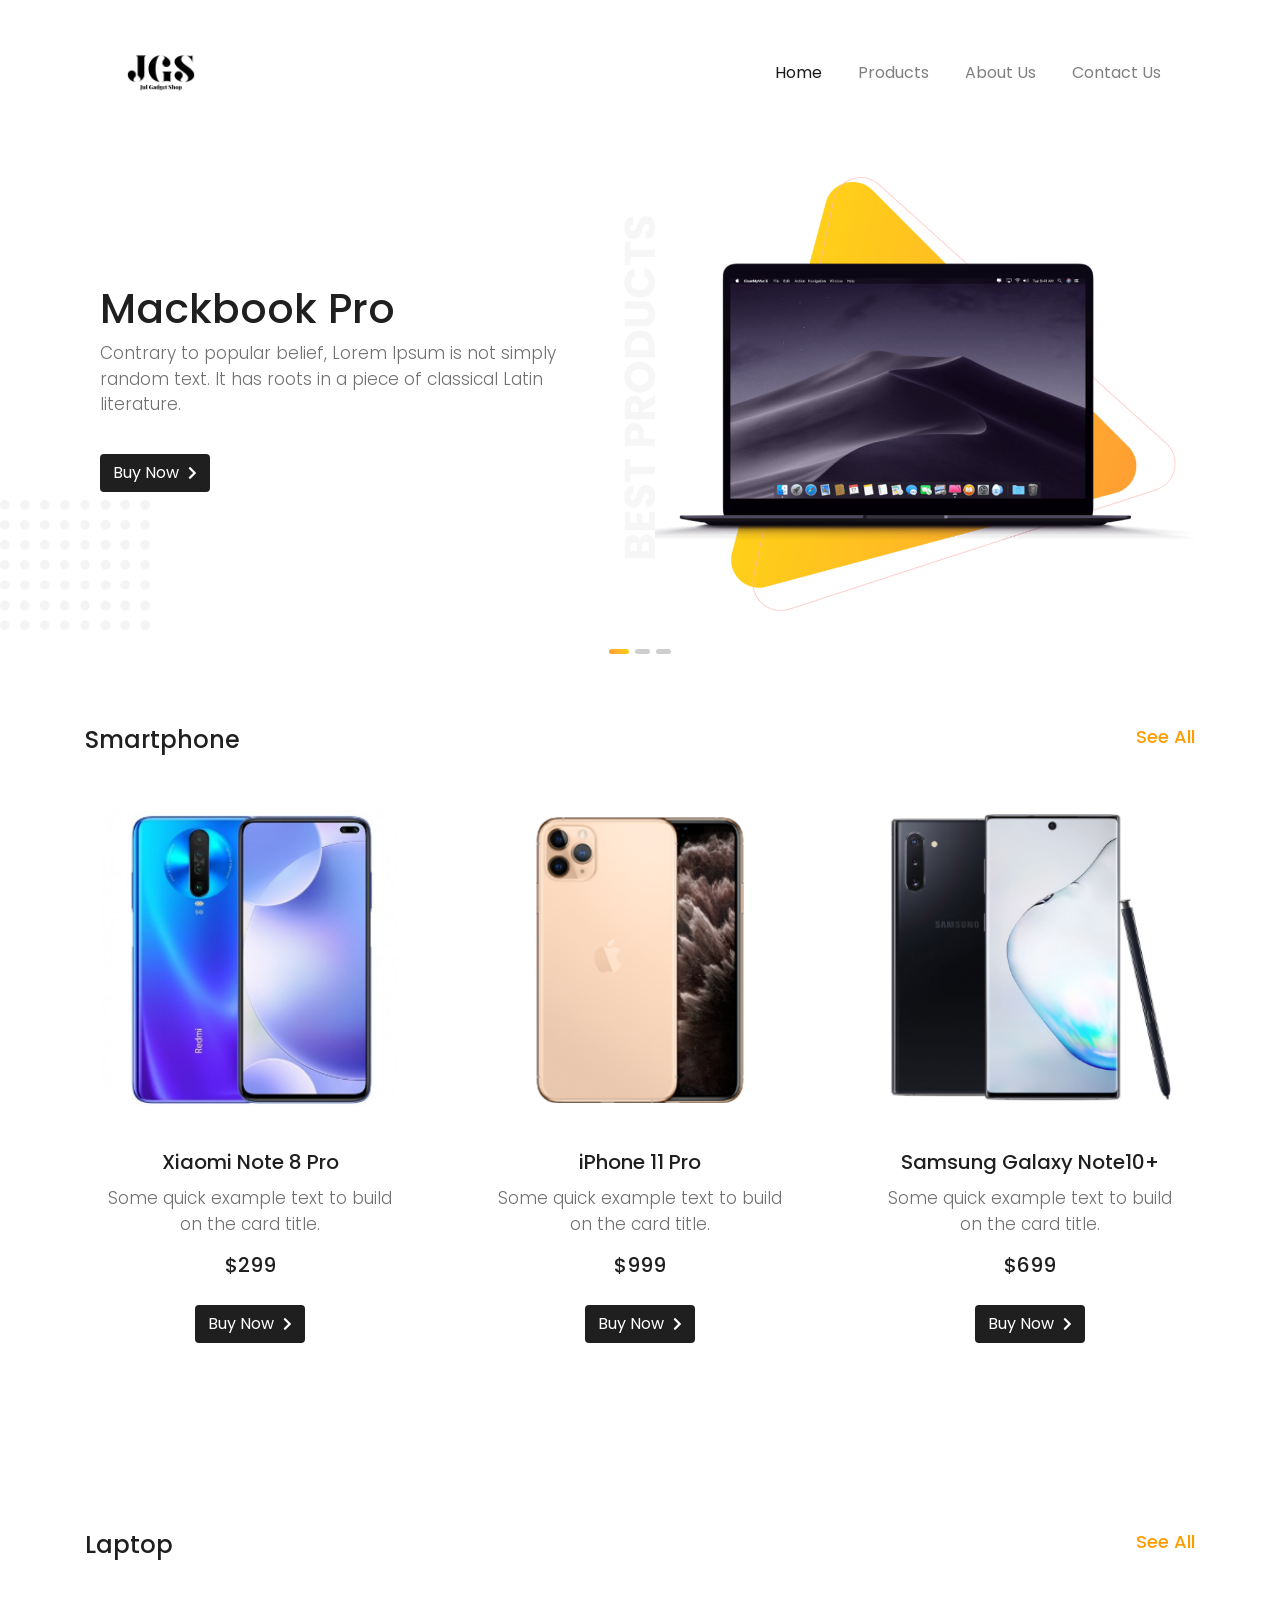
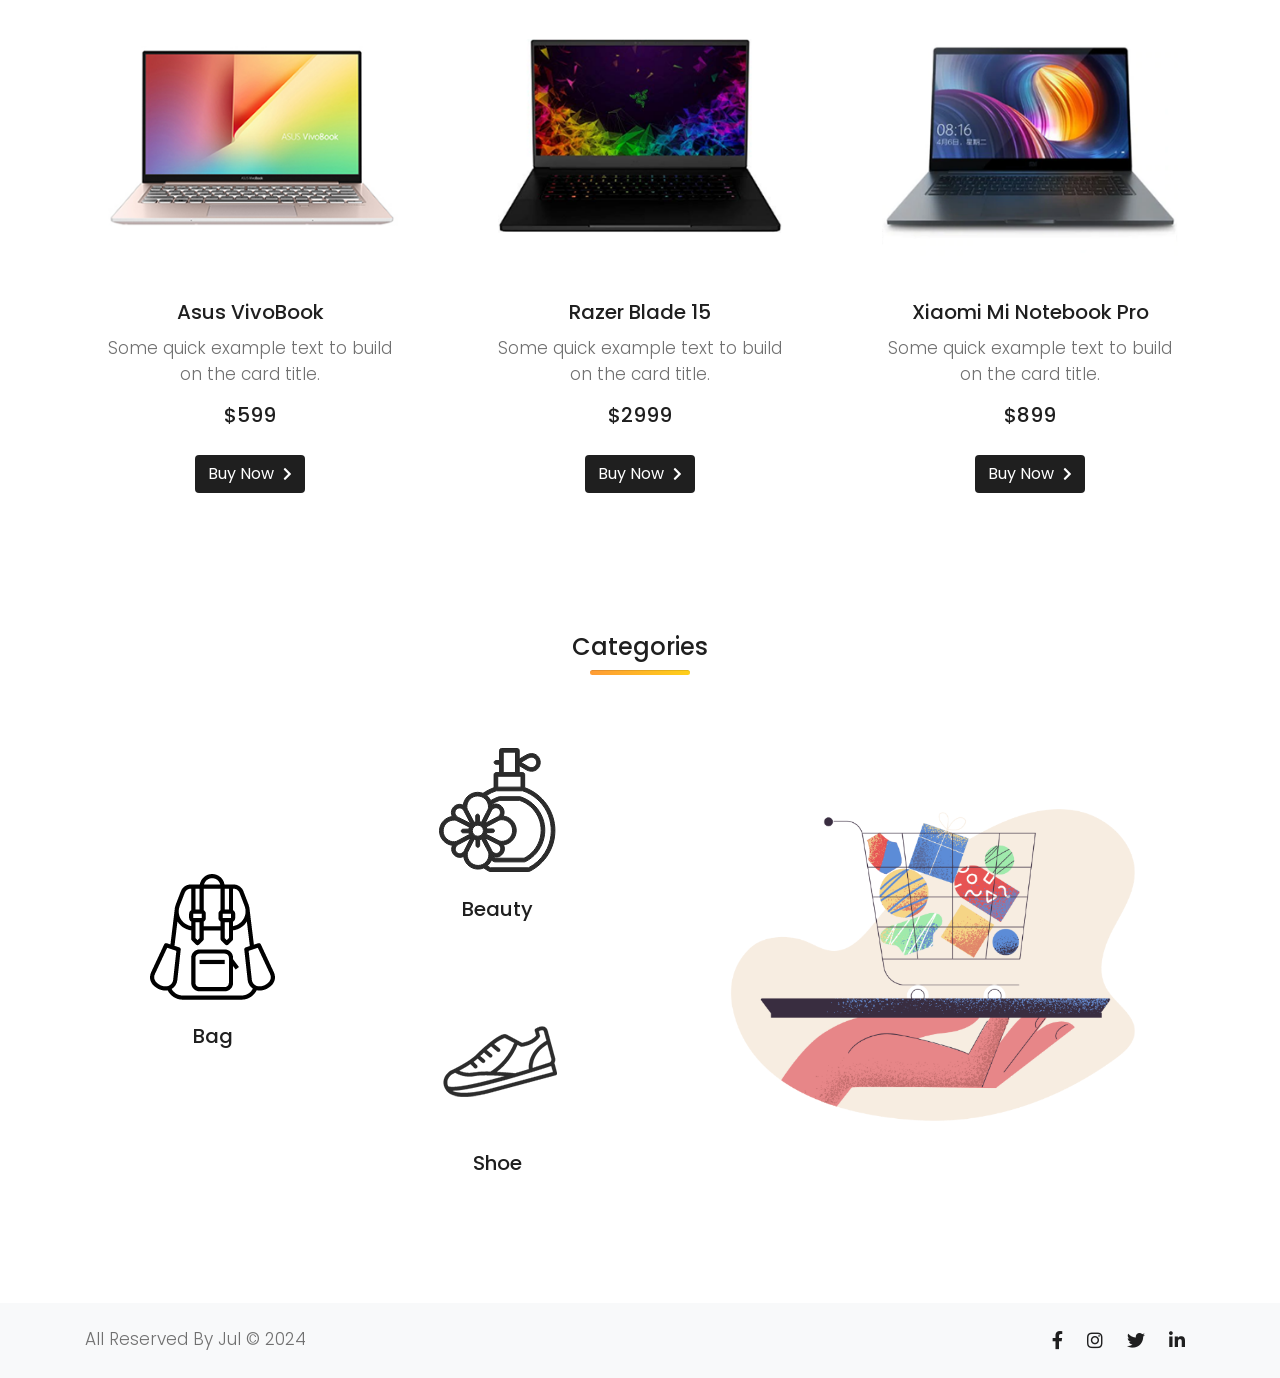
==== index.html @ cf2bc8e7 "frontendkieu" ====
<!DOCTYPE html>
<html lang="en">

<head>
  <meta charset="UTF-8">
  <meta name="viewport" content="width=device-width, initial-scale=1.0">
  <meta http-equiv="X-UA-Compatible" content="ie=edge">
  <link rel="shortcut icon" href="images/Architecturedesign logo.png" type="image/x-icon">
  <!-- Font Awesome CSS -->
  <link rel="stylesheet" href="https://use.fontawesome.com/releases/v5.0.13/css/all.css"
    integrity="sha384-DNOHZ68U8hZfKXOrtjWvjxusGo9WQnrNx2sqG0tfsghAvtVlRW3tvkXWZh58N9jp" crossorigin="anonymous">
  <!-- Google Font CSS -->
  <link href="https://fonts.googleapis.com/css2?family=Poppins:wght@300;400;500;600;700&display=swap" rel="stylesheet">
  <!-- Bootstrap CSS -->
  <link rel="stylesheet" href="https://stackpath.bootstrapcdn.com/bootstrap/4.1.1/css/bootstrap.min.css"
    integrity="sha384-WskhaSGFgHYWDcbwN70/dfYBj47jz9qbsMId/iRN3ewGhXQFZCSftd1LZCfmhktB" crossorigin="anonymous">
  <!-- Custom CSS -->
  <link rel="stylesheet" href="css/style.css">
  <link rel="stylesheet" href="css/responsive.css">
  <title>Jul Gadget Shop</title>
</head>

<body>
  <!-- START MAIN CONTENT -->
  <!-- ------------------------------------------------------------------------------------------------------------->
  <!-- Header Section  -->
  <header id="header">
    <div class="container">
      <nav class="navbar navbar-expand-lg navbar-light">
        <a class="navbar-brand logo" href="#"><img src="images/Architecturedesign logo.png" class="img-fluid" alt=""></a>
        <button class="navbar-toggler" type="button" data-toggle="collapse" data-target="#navbarSupportedContent"
          aria-controls="navbarSupportedContent" aria-expanded="false" aria-label="Toggle navigation">
          <span class="navbar-toggler-icon"></span>
        </button>

        <div class="collapse navbar-collapse menu" id="navbarSupportedContent">
          <ul class="navbar-nav ml-auto">
            <li class="nav-item active">
              <a class="nav-link" href="index.html">Home</a>
            </li>
            <li class="nav-item">
              <a class="nav-link" href="#">Products</a>
            </li>
            <li class="nav-item">
              <a class="nav-link" href="#">About Us</a>
            </li>
            <li class="nav-item">
              <a class="nav-link" href="#">Contact Us</a>
            </li>
          </ul>
        </div>
      </nav>
    </div>
  </header>

  <!-- Slider Section -->
  <section class="slider">
    <div class="container">
      <div class="row">
        <div class="col-md-12">
          <div id="carouselExampleIndicators" class="carousel slide" data-ride="carousel">
            <ol class="carousel-indicators dots">
              <li data-target="#carouselExampleIndicators" data-slide-to="0" class="active"></li>
              <li data-target="#carouselExampleIndicators" data-slide-to="1"></li>
              <li data-target="#carouselExampleIndicators" data-slide-to="2"></li>
            </ol>
            <div class="carousel-inner">
              <div class="carousel-item active">
                <div class="row align-items-center">
                  <div class="col-md-6">
                    <div class="slide-text">
                      <h1>Mackbook Pro</h1>
                      <p>Contrary to popular belief, Lorem Ipsum is not simply random text. It has roots in a piece of
                        classical Latin literature.</p>
                      <button type="submit" class="btn custom-btn">Buy Now <i class="fas fa-chevron-right"></i></button>
                    </div>
                  </div>
                  <div class="col-md-6">
                    <img src="images/banner-products/product-1.png" class="d-block w-100 img-fluid" alt="Images">
                  </div>
                </div>
              </div>
              <div class="carousel-item">
                <div class="row align-items-center">
                  <div class="col-md-6">
                    <div class="slide-text">
                      <h1>Mackbook Pro</h1>
                      <p>Contrary to popular belief, Lorem Ipsum is not simply random text. It has roots in a piece of
                        classical Latin literature.</p>
                      <button type="submit" class="btn custom-btn">Buy Now <i class="fas fa-chevron-right"></i></button>
                    </div>
                  </div>
                  <div class="col-md-6">
                    <img src="images/banner-products/slider-1.png" class="d-block w-100 img-fluid" alt="Images">
                  </div>
                </div>
              </div>
              <div class="carousel-item">
                <div class="row align-items-center">
                  <div class="col-md-6">
                    <div class="slide-text">
                      <h1>Mackbook Pro</h1>
                      <p>Contrary to popular belief, Lorem Ipsum is not simply random text. It has roots in a piece of
                        classical Latin literature.</p>
                      <button type="submit" class="btn custom-btn">Buy Now <i class="fas fa-chevron-right"></i></button>
                    </div>
                  </div>
                  <div class="col-md-6">
                    <img src="images/banner-products/slider-3.png" class="d-block w-100 img-fluid" alt="Images">
                  </div>
                </div>
              </div>
            </div>
          </div>
        </div>
      </div>
    </div>
    </div>
  </section>

  <!-- Smartphone Section -->
  <section class="smartphone my-5 py-5">
    <div class="container">
      <div class="row">
        <div class="col-md-12 d-flex justify-content-between">
          <h4 class="d-inline-block">Smartphone</h4>
          <h5 class="d-inline-block orange">See All</h5>
        </div>
      </div>
      <div class="row">
        <div class="card-deck py-3">

          <div class="card border-0 shadow rounded p-2">
            <img src="images/phone/phone-1.png" class="card-img-top img-fluid p-4" alt="Smartphone">
            <div class="card-body text-center">
              <h5 class="card-title">Xiaomi Note 8 Pro</h5>
              <p class="card-text">Some quick example text to build on the card title.</p>
              <h5>$299</h5>
              <button type="submit" class="btn custom-btn">Buy Now <i class="fas fa-chevron-right"></i></button>
            </div>
          </div>
          <div class="card border-0 shadow rounded p-2">
            <img src="images/phone/phone-2.png" class="card-img-top img-fluid p-4" alt="Smartphone">
            <div class="card-body text-center">
              <h5 class="card-title">iPhone 11 Pro</h5>
              <p class="card-text">Some quick example text to build on the card title.</p>
              <h5>$999</h5>
              <button type="submit" class="btn custom-btn">Buy Now <i class="fas fa-chevron-right"></i></button>
            </div>
          </div>
          <div class="card border-0 shadow rounded p-2">
            <img src="images/phone/phone-3.png" class="card-img-top img-fluid p-4" alt="Smartphone">
            <div class="card-body text-center">
              <h5 class="card-title">Samsung Galaxy Note10+</h5>
              <p class="card-text">Some quick example text to build on the card title.</p>
              <h5>$699</h5>
              <button type="submit" class="btn custom-btn">Buy Now <i class="fas fa-chevron-right"></i></button>
            </div>
          </div>
        </div>
      </div>
    </div>
  </section>

  <!-- Laptop Section -->
  <section class="laptop my-5 py-5">
    <div class="container">
      <div class="row">
        <div class="col-md-12 d-flex justify-content-between">
          <h4 class="d-inline-block">Laptop</h4>
          <h5 class="d-inline-block orange">See All</h5>
        </div>
      </div>
      <div class="row">
        <div class="card-deck py-3">

          <div class="card border-0 shadow rounded p-2">
            <img src="images/laptop/product-1.png" class="card-img-top img-fluid p-4" alt="Smartphone">
            <div class="card-body text-center">
              <h5 class="card-title">Asus VivoBook</h5>
              <p class="card-text">Some quick example text to build on the card title.</p>
              <h5>$599</h5>
              <button type="submit" class="btn custom-btn">Buy Now <i class="fas fa-chevron-right"></i></button>
            </div>
          </div>
          <div class="card border-0 shadow rounded p-2">
            <img src="images/laptop/product-2.png" class="card-img-top img-fluid p-4" alt="Smartphone">
            <div class="card-body text-center">
              <h5 class="card-title">Razer Blade 15 </h5>
              <p class="card-text">Some quick example text to build on the card title.</p>
              <h5>$2999</h5>
              <button type="submit" class="btn custom-btn">Buy Now <i class="fas fa-chevron-right"></i></button>
            </div>
          </div>
          <div class="card border-0 shadow rounded p-2">
            <img src="images/laptop/product-3.png" class="card-img-top img-fluid p-4" alt="Smartphone">
            <div class="card-body text-center">
              <h5 class="card-title">Xiaomi Mi Notebook Pro</h5>
              <p class="card-text">Some quick example text to build on the card title.</p>
              <h5>$899</h5>
              <button type="submit" class="btn custom-btn">Buy Now <i class="fas fa-chevron-right"></i></button>
            </div>
          </div>
        </div>
      </div>
    </div>
  </section>

  <!-- catagories section -->
  <section class="catagory mb-5 pb-5">
    <div class="container">

      <div class="row">
        <div class="col-md-12">
          <div class="title text-center">
            <h4>Categories</h4>
            <hr>
          </div>
        </div>
      </div>

      <div class="row pt-5  align-items-center">
        <div class="col-md-3">
          <div
            class="icon bg-white shadow d-flex justify-content-center flex-column align-items-center p-4 marginForMobile">
            <img src="images/Categories/bag.png" class="img-fluid" alt="">
            <h5 class="pt-4">Bag</h5>
          </div>
        </div>
        <div class="col-md-3">
          <div class="icon bg-white shadow d-flex justify-content-center flex-column align-items-center p-4 mb-4">
            <img src="images/Categories/perfume.png" class="img-fluid" alt="">
            <h5 class="pt-4">Beauty</h5>
          </div>
          <div class="icon bg-white shadow d-flex justify-content-center flex-column align-items-center p-4">
            <img src="images/Categories/shoe.png" class="img-fluid" alt="">
            <h5 class="pt-4">Shoe</h5>
          </div>
        </div>
        <div class="col-md-6">
          <img src="images/Categories/pale-order.png" class="img-fluid" alt="">
        </div>
      </div>
    </div>
  </section>

  <!-- footer section -->
  <footer class="footer py-4 bg-light">
    <div class="container">
      <div class="row">
        <div class="col-md-6">
          <p class="mb-0">All Reserved By Jul &copy; 2024</p>
        </div>

        <div class="col-md-6">
          <div class="social-icons text-right">
            <a href=""><i class="fab fa-facebook-f"></i></a>
            <a href=""><i class="fab fa-instagram"></i></a>
            <a href=""><i class="fab fa-twitter"></i></a>
            <a href=""><i class="fab fa-linkedin-in"></i></a>

          </div>
        </div>
      </div>
    </div>
  </footer>

  <!-- ------------------------------------------------------------------------------------------------------------->
  <!-- END MAIN CONTENT -->
  <!-- JQuery JS -->
  <script src="http://code.jquery.com/jquery-3.3.1.min.js"
    integrity="sha256-FgpCb/KJQlLNfOu91ta32o/NMZxltwRo8QtmkMRdAu8=" crossorigin="anonymous"></script>
  <!-- Popper JS -->
  <script src="https://cdnjs.cloudflare.com/ajax/libs/popper.js/1.14.3/umd/popper.min.js"
    integrity="sha384-ZMP7rVo3mIykV+2+9J3UJ46jBk0WLaUAdn689aCwoqbBJiSnjAK/l8WvCWPIPm49"
    crossorigin="anonymous"></script>
  <!-- Bootstrap JS -->
  <script src="https://stackpath.bootstrapcdn.com/bootstrap/4.1.1/js/bootstrap.min.js"
    integrity="sha384-smHYKdLADwkXOn1EmN1qk/HfnUcbVRZyYmZ4qpPea6sjB/pTJ0euyQp0Mk8ck+5T"
    crossorigin="anonymous"></script>

  <script>
    // Get the current year for the copyright
    $('#year').text(new Date().getFullYear());
  </script>
</body>

</html>
---- css/style.css ----
*{
    margin: 0;
    padding: 0;
    box-sizing: border-box;
}
body{
    font-family: 'Poppins', sans-serif;
    color: #707070;
}
h1, h2, h3, h4, h5{
	color: #1F1F1F;
}
h1{
	font-size: 41px;
}
p{
	font-size: 17px;
	font-weight: 300;
}
hr{
	width: 100px;
	background-image: linear-gradient(90deg, #FF9C35, #FFD019);
	height: 4px;
	margin: 0 auto;
	border-radius: 5px;
}
a{
    text-decoration: none;
    color: #1F1F1F;
}
.orange{
	color: #FF9D00;
	font-size: 18px;
}
/*header section*/
.logo img{
	width: 120px;
}
.menu ul li{
	padding: 0px 10px;
}

/*slider section*/
.slider{
	background-image: url(../images/dots.png), url(../images/Best-Products.png);
    background-repeat: no-repeat, no-repeat;
	background-position: left bottom, center;
	background-size: 150px, 60px;
}
.slide-text{
	padding-left: 15px;
}
.custom-btn{
	margin-top: 20px;
	background-color: #1F1F1F;
	color: #fff;
	transition: 0.5s ease-in;
}
.custom-btn i{
	font-size: 14px;
	padding-left: 5px;
}
.custom-btn:focus{
	box-shadow: none;
}
.custom-btn:hover{
	background-image: linear-gradient(45deg, #FF9C35, #FFD019);
}
.custom-btn:hover i{
	transform: translateX(3px);
}
.dots{
	 bottom: -40px;
}
.dots li{
	background-color: #CECECE;
	width: 15px;
	height: 5px;
	border-radius: 10px;
}
.carousel-indicators .active{
	background-image: linear-gradient(45deg, #FF9C35, #FFD019);
	width: 20px;
}

.icon{
	border-radius: 40px 5px 20px 5px;
}
.social-icons a{
	padding: 10px;
	font-size: 18px;
}
---- css/responsive.css ----
/* // Extra small devices (portrait phones, less than 576px) */
@media (max-width: 575.98px) {
	h1{
		font-size: 36px;
	}
	h5{
		font-size: 18px;
	}
	p{
		font-size: 16px;
	}
	.slider{
		background-image: none;
		text-align: center;
		margin-top: 40px;
	}
	.marginForMobile{
		margin-bottom: 25px;
	}
	.footer p, .social-icons{
		text-align: center !important;
		padding: 5px;
	}
}

/* // Medium devices (tablets, 768px and up) */
@media (min-width: 768px) and (max-width: 991.98px) {
	h1{
		font-size: 36px;
	}
	h5{
		font-size: 18px;
	}
	p{
		font-size: 16px;
	}
	.slider{
		background-image: none;
	}
	.card{
		padding: 0px !important;
	}
	.card img{
		padding: 0px !important;
	}
}
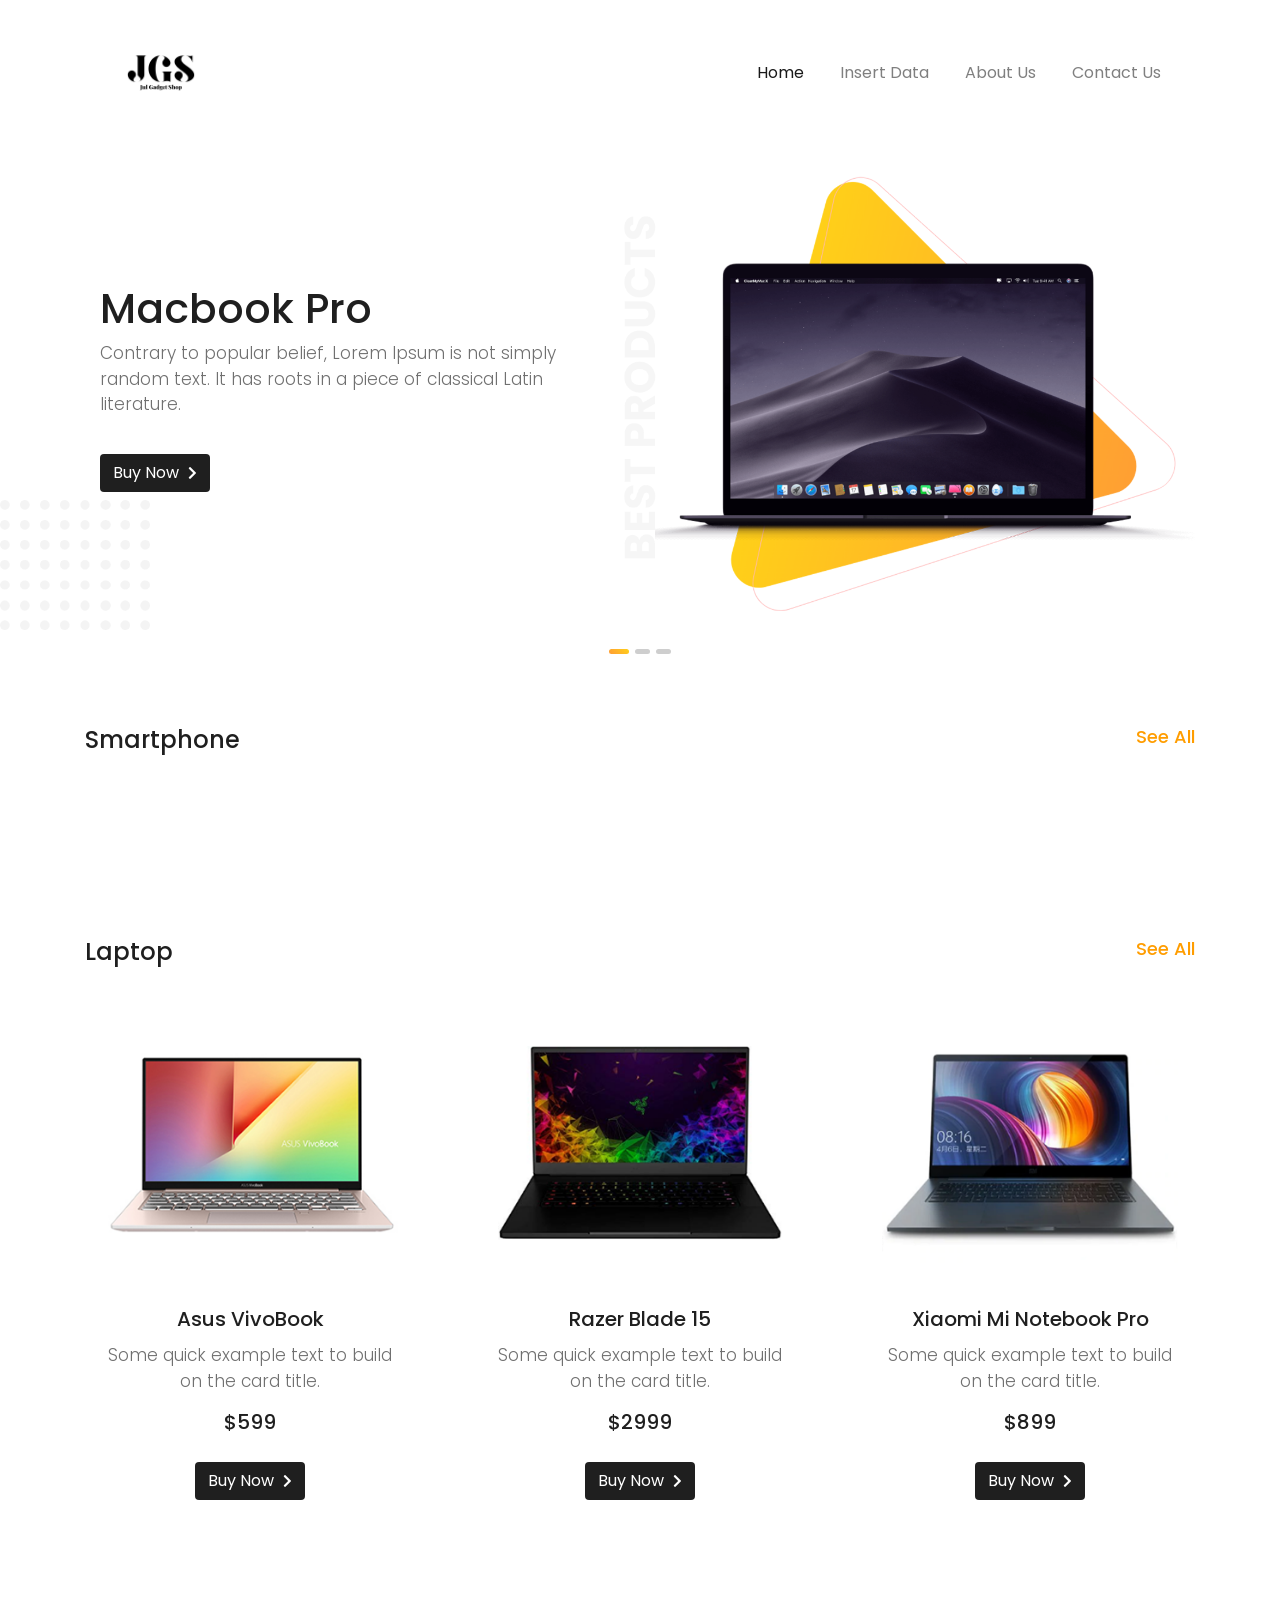
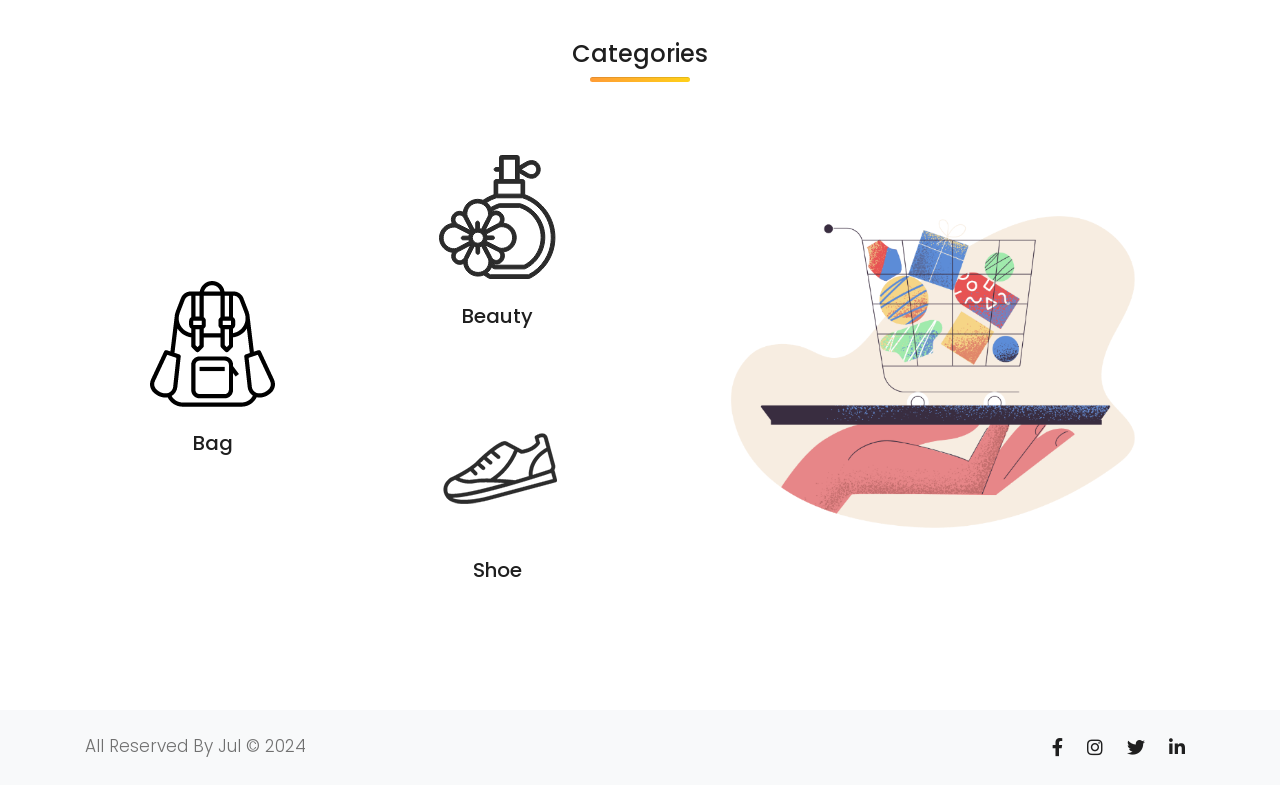
==== commit a190e417: "femalam" ====
--- a/index.html
+++ b/index.html
@@ -17,6 +17,7 @@
   <!-- Custom CSS -->
   <link rel="stylesheet" href="css/style.css">
   <link rel="stylesheet" href="css/responsive.css">
+  <script type="module" src="js/fetch.js"></script>
   <title>Jul Gadget Shop</title>
 </head>
 
@@ -39,7 +40,7 @@
               <a class="nav-link" href="index.html">Home</a>
             </li>
             <li class="nav-item">
-              <a class="nav-link" href="#">Products</a>
+              <a class="nav-link" href="#">Insert Data</a>
             </li>
             <li class="nav-item">
               <a class="nav-link" href="#">About Us</a>
@@ -69,7 +70,7 @@
                 <div class="row align-items-center">
                   <div class="col-md-6">
                     <div class="slide-text">
-                      <h1>Mackbook Pro</h1>
+                      <h1>Macbook Pro</h1>
                       <p>Contrary to popular belief, Lorem Ipsum is not simply random text. It has roots in a piece of
                         classical Latin literature.</p>
                       <button type="submit" class="btn custom-btn">Buy Now <i class="fas fa-chevron-right"></i></button>
@@ -84,7 +85,7 @@
                 <div class="row align-items-center">
                   <div class="col-md-6">
                     <div class="slide-text">
-                      <h1>Mackbook Pro</h1>
+                      <h1>Macbook Pro</h1>
                       <p>Contrary to popular belief, Lorem Ipsum is not simply random text. It has roots in a piece of
                         classical Latin literature.</p>
                       <button type="submit" class="btn custom-btn">Buy Now <i class="fas fa-chevron-right"></i></button>
@@ -99,7 +100,7 @@
                 <div class="row align-items-center">
                   <div class="col-md-6">
                     <div class="slide-text">
-                      <h1>Mackbook Pro</h1>
+                      <h1>Macbook Pro</h1>
                       <p>Contrary to popular belief, Lorem Ipsum is not simply random text. It has roots in a piece of
                         classical Latin literature.</p>
                       <button type="submit" class="btn custom-btn">Buy Now <i class="fas fa-chevron-right"></i></button>
@@ -128,35 +129,8 @@
         </div>
       </div>
       <div class="row">
-        <div class="card-deck py-3">
-
-          <div class="card border-0 shadow rounded p-2">
-            <img src="images/phone/phone-1.png" class="card-img-top img-fluid p-4" alt="Smartphone">
-            <div class="card-body text-center">
-              <h5 class="card-title">Xiaomi Note 8 Pro</h5>
-              <p class="card-text">Some quick example text to build on the card title.</p>
-              <h5>$299</h5>
-              <button type="submit" class="btn custom-btn">Buy Now <i class="fas fa-chevron-right"></i></button>
-            </div>
-          </div>
-          <div class="card border-0 shadow rounded p-2">
-            <img src="images/phone/phone-2.png" class="card-img-top img-fluid p-4" alt="Smartphone">
-            <div class="card-body text-center">
-              <h5 class="card-title">iPhone 11 Pro</h5>
-              <p class="card-text">Some quick example text to build on the card title.</p>
-              <h5>$999</h5>
-              <button type="submit" class="btn custom-btn">Buy Now <i class="fas fa-chevron-right"></i></button>
-            </div>
-          </div>
-          <div class="card border-0 shadow rounded p-2">
-            <img src="images/phone/phone-3.png" class="card-img-top img-fluid p-4" alt="Smartphone">
-            <div class="card-body text-center">
-              <h5 class="card-title">Samsung Galaxy Note10+</h5>
-              <p class="card-text">Some quick example text to build on the card title.</p>
-              <h5>$699</h5>
-              <button type="submit" class="btn custom-btn">Buy Now <i class="fas fa-chevron-right"></i></button>
-            </div>
-          </div>
+        <div id="listGadget" class="card-deck py-3">
+
         </div>
       </div>
     </div>
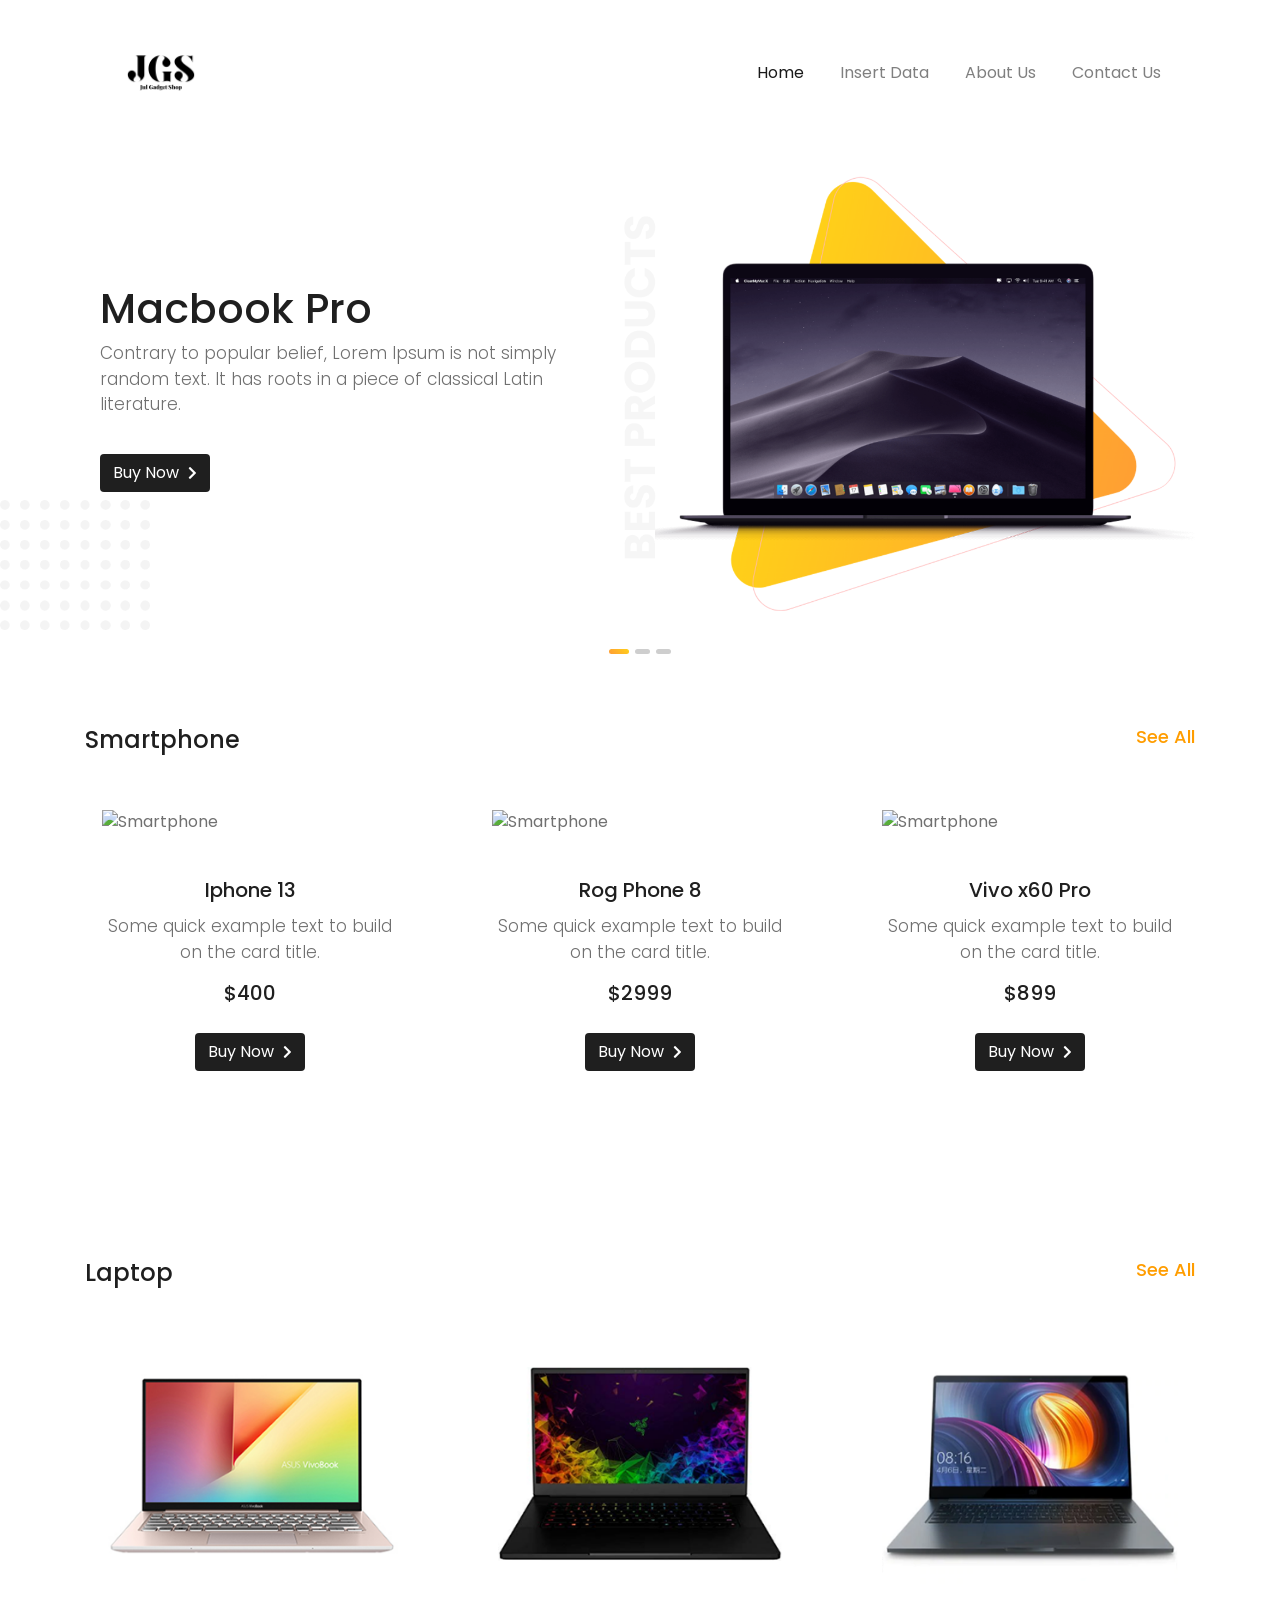
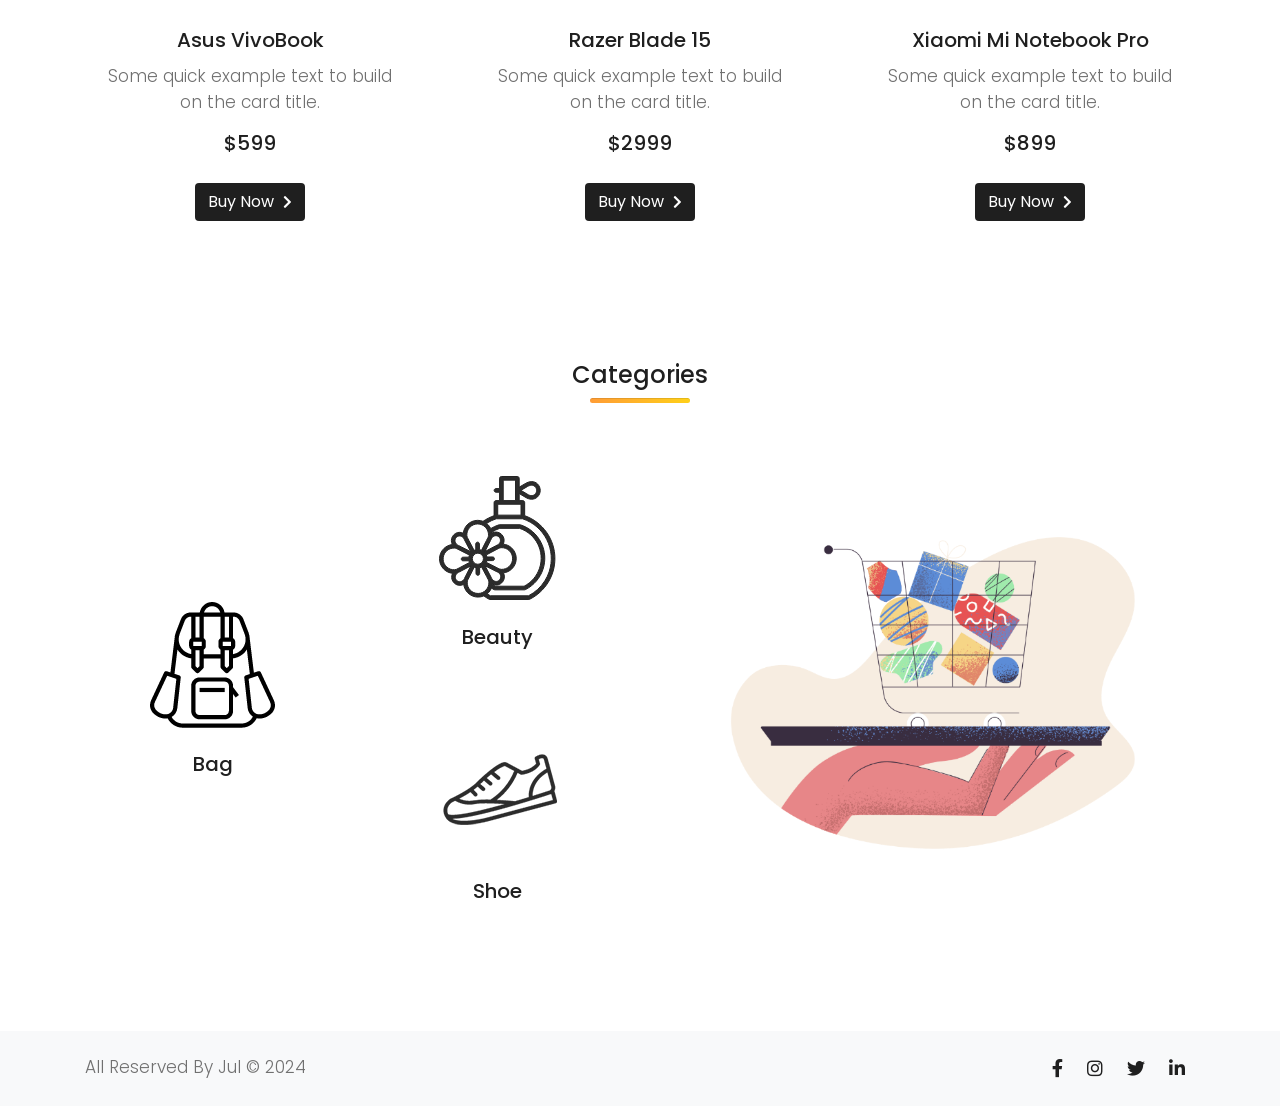
==== commit 2e3648be: "Alhamdulillahberes" ====
--- a/index.html
+++ b/index.html
@@ -17,7 +17,7 @@
   <!-- Custom CSS -->
   <link rel="stylesheet" href="css/style.css">
   <link rel="stylesheet" href="css/responsive.css">
-  <script type="module" src="js/fetch.js"></script>
+  <script type="module" src=""></script>
   <title>Jul Gadget Shop</title>
 </head>
 
@@ -40,7 +40,7 @@
               <a class="nav-link" href="index.html">Home</a>
             </li>
             <li class="nav-item">
-              <a class="nav-link" href="#">Insert Data</a>
+              <a class="nav-link" href="data.html">Insert Data</a>
             </li>
             <li class="nav-item">
               <a class="nav-link" href="#">About Us</a>
@@ -130,7 +130,33 @@
       </div>
       <div class="row">
         <div id="listGadget" class="card-deck py-3">
-
+          <div class="card border-0 shadow rounded p-2">
+            <img src="https://studio.mrngroup.co/storage/app/media/Prambors/Editorial/iPhone%2013%20Apple-20211119222550.jpeg?tr=w-600" class="card-img-top img-fluid p-4" alt="Smartphone">
+            <div class="card-body text-center">
+              <h5 class="card-title">Iphone 13</h5>
+              <p class="card-text">Some quick example text to build on the card title.</p>
+              <h5>$400</h5>
+              <button type="submit" class="btn custom-btn">Buy Now <i class="fas fa-chevron-right"></i></button>
+            </div>
+          </div>
+          <div class="card border-0 shadow rounded p-2">
+            <img src="https://dlcdnwebimgs.asus.com/gain/6CC77851-95F8-4910-808D-E0F94C840EB7" class="card-img-top img-fluid p-4" alt="Smartphone">
+            <div class="card-body text-center">
+              <h5 class="card-title">Rog Phone 8 </h5>
+              <p class="card-text">Some quick example text to build on the card title.</p>
+              <h5>$2999</h5>
+              <button type="submit" class="btn custom-btn">Buy Now <i class="fas fa-chevron-right"></i></button>
+            </div>
+          </div>
+          <div class="card border-0 shadow rounded p-2">
+            <img src="https://asia-exstatic-vivofs.vivo.com/PSee2l50xoirPK7y/1617853021182/cda293ca1dab712d3fddd115c72633b2.png" class="card-img-top img-fluid p-4" alt="Smartphone">
+            <div class="card-body text-center">
+              <h5 class="card-title">Vivo x60 Pro</h5>
+              <p class="card-text">Some quick example text to build on the card title.</p>
+              <h5>$899</h5>
+              <button type="submit" class="btn custom-btn">Buy Now <i class="fas fa-chevron-right"></i></button>
+            </div>
+          </div>
         </div>
       </div>
     </div>
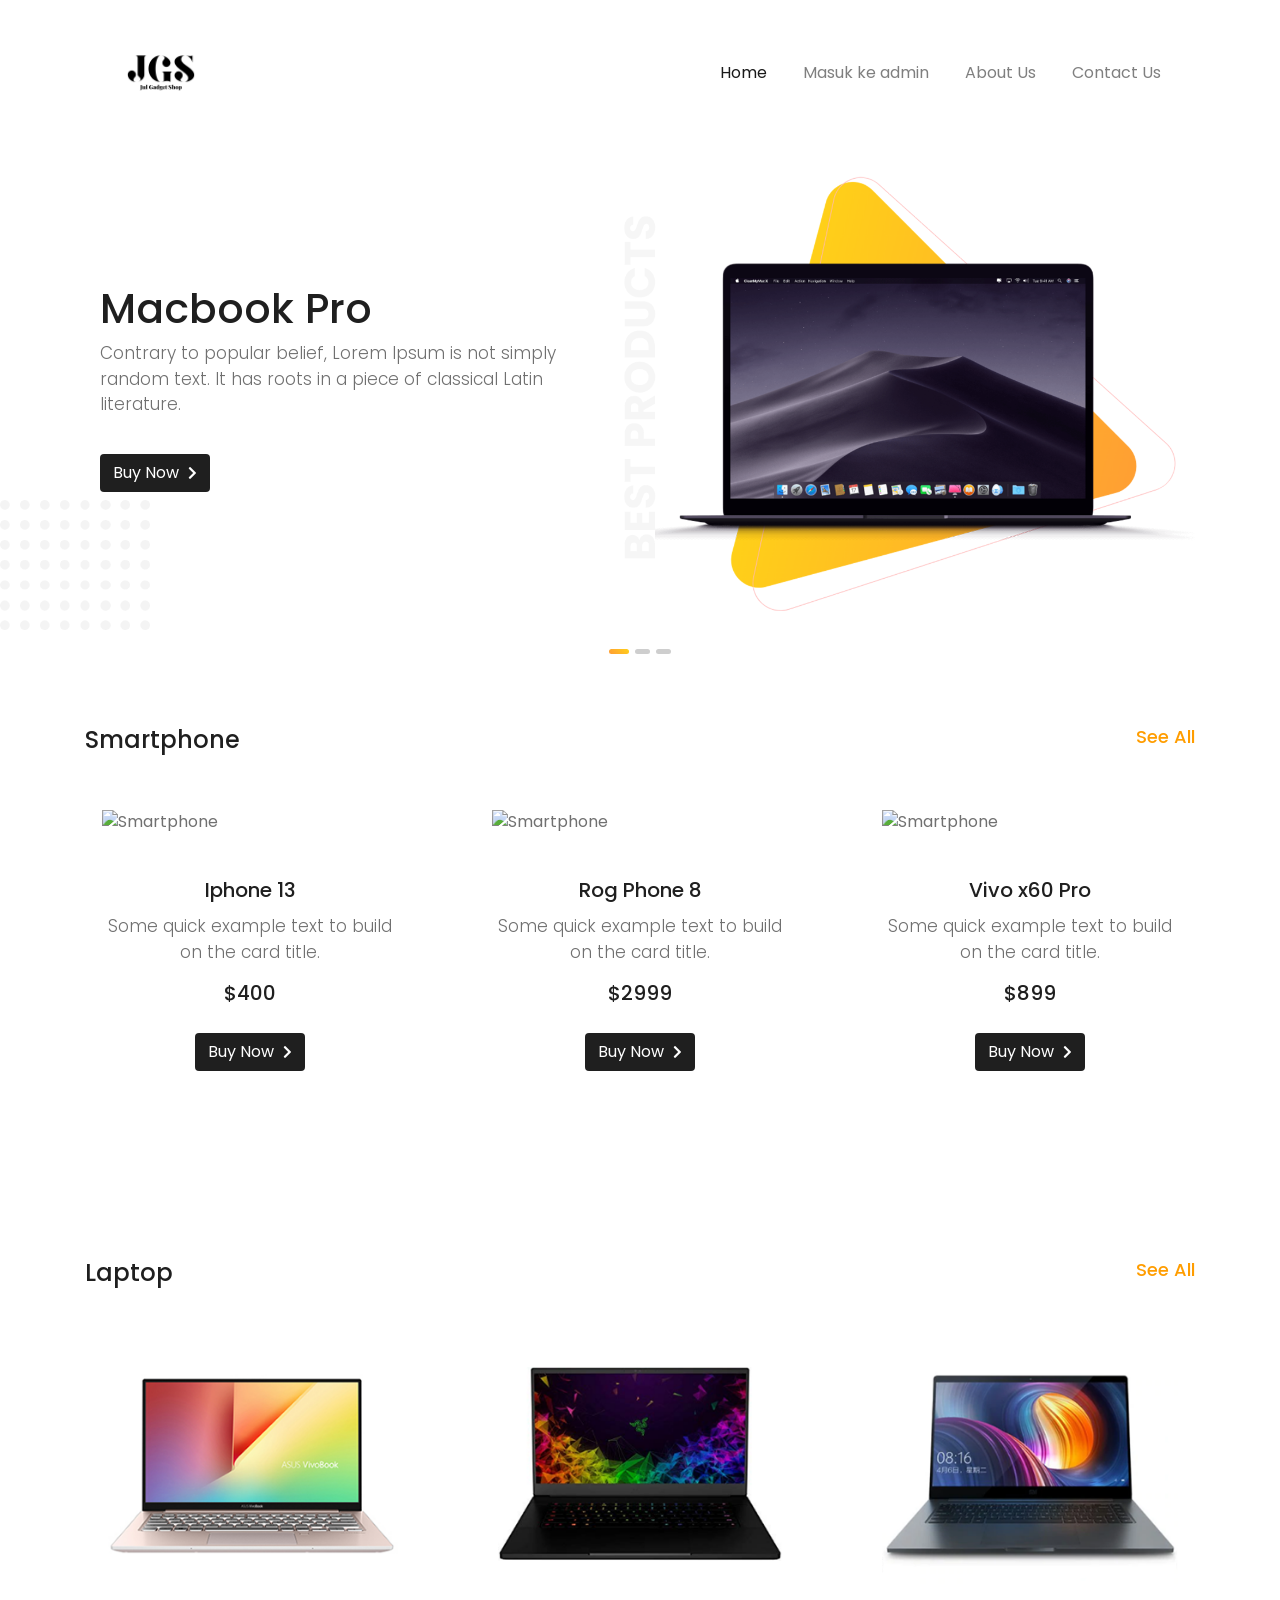
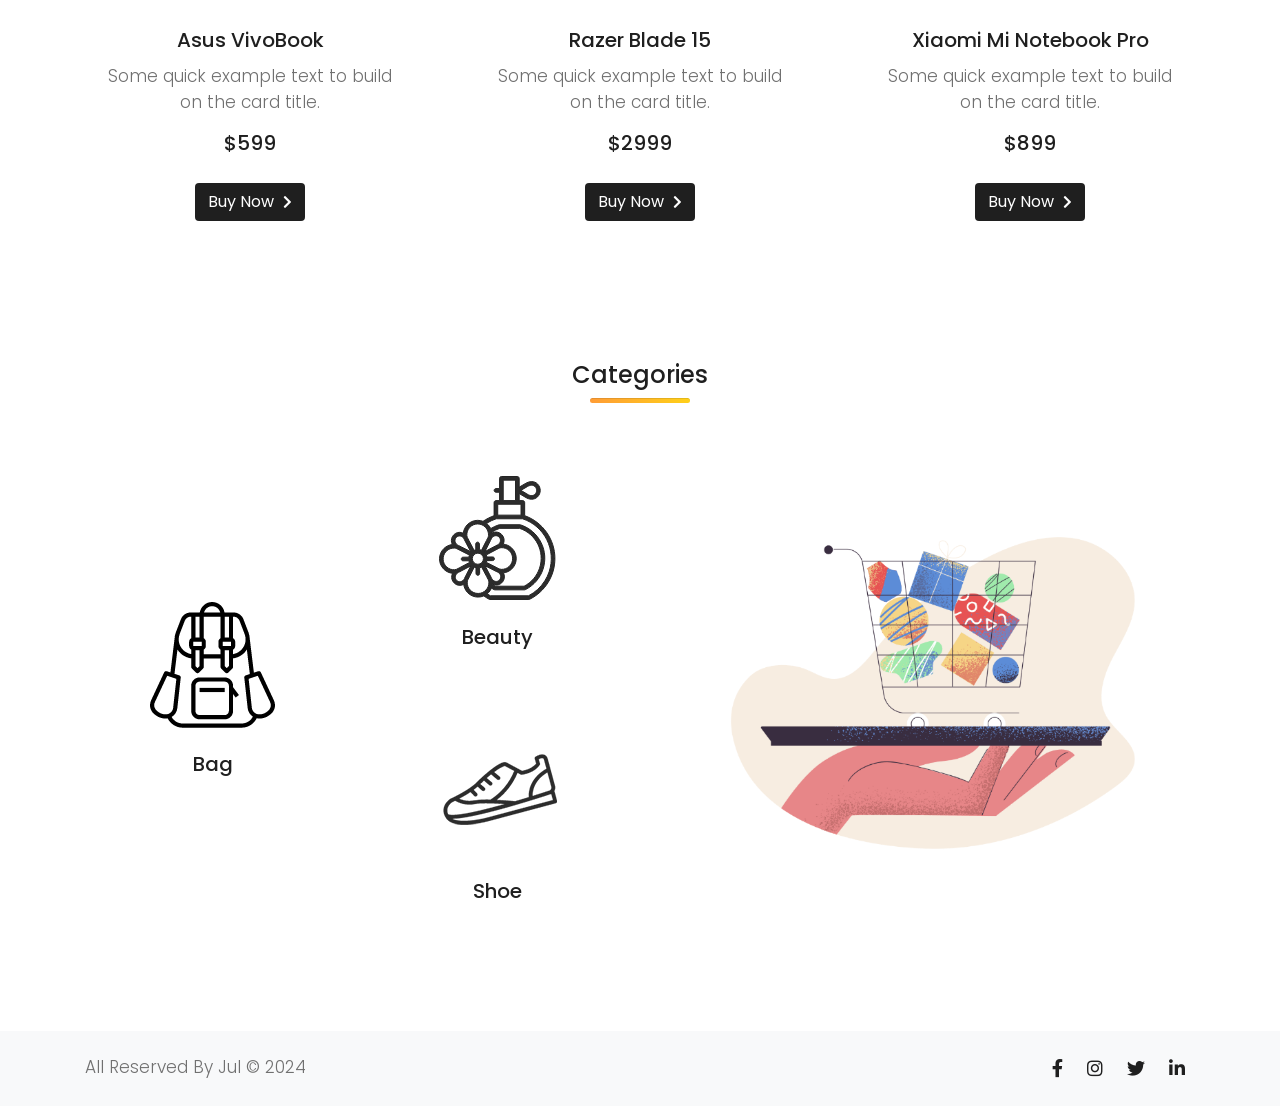
==== commit b2366735: "nambahlogin" ====
--- a/index.html
+++ b/index.html
@@ -40,7 +40,7 @@
               <a class="nav-link" href="index.html">Home</a>
             </li>
             <li class="nav-item">
-              <a class="nav-link" href="data.html">Insert Data</a>
+              <a class="nav-link" href="Login.html">Masuk ke admin</a>
             </li>
             <li class="nav-item">
               <a class="nav-link" href="#">About Us</a>
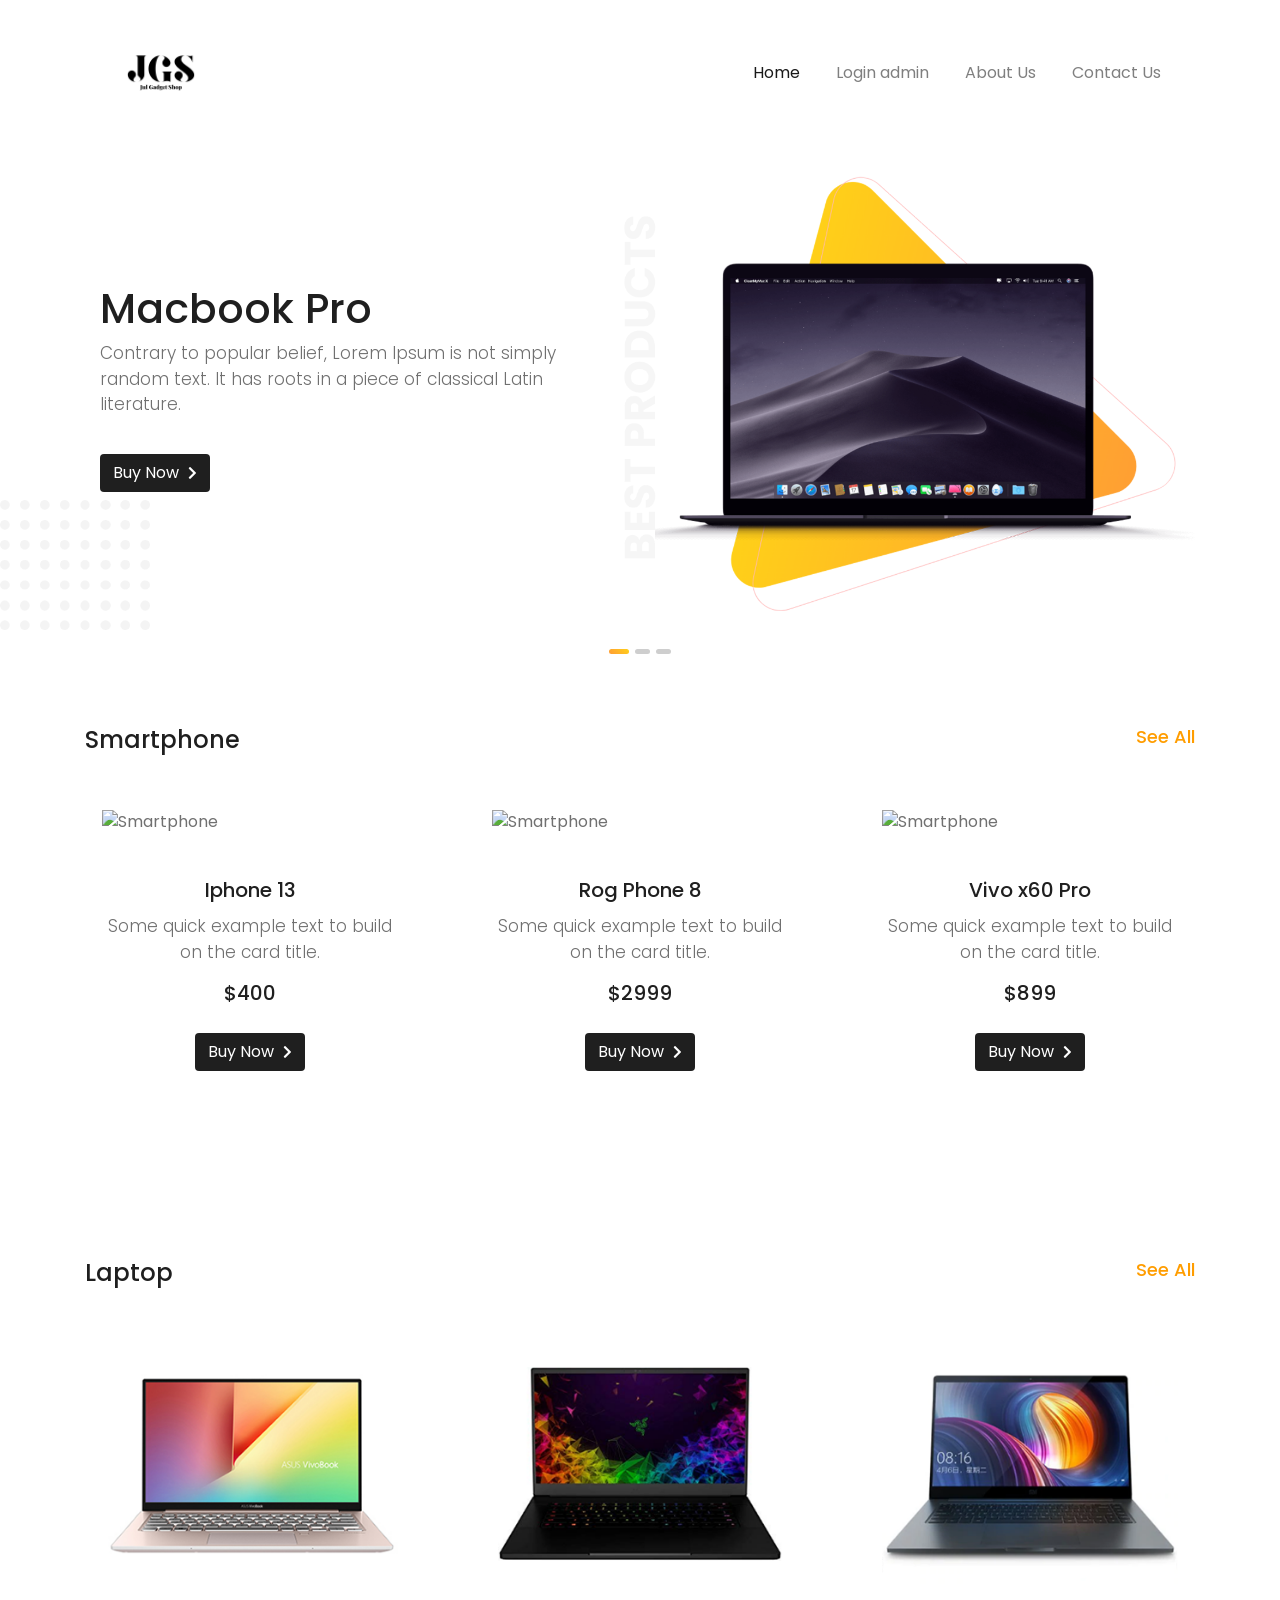
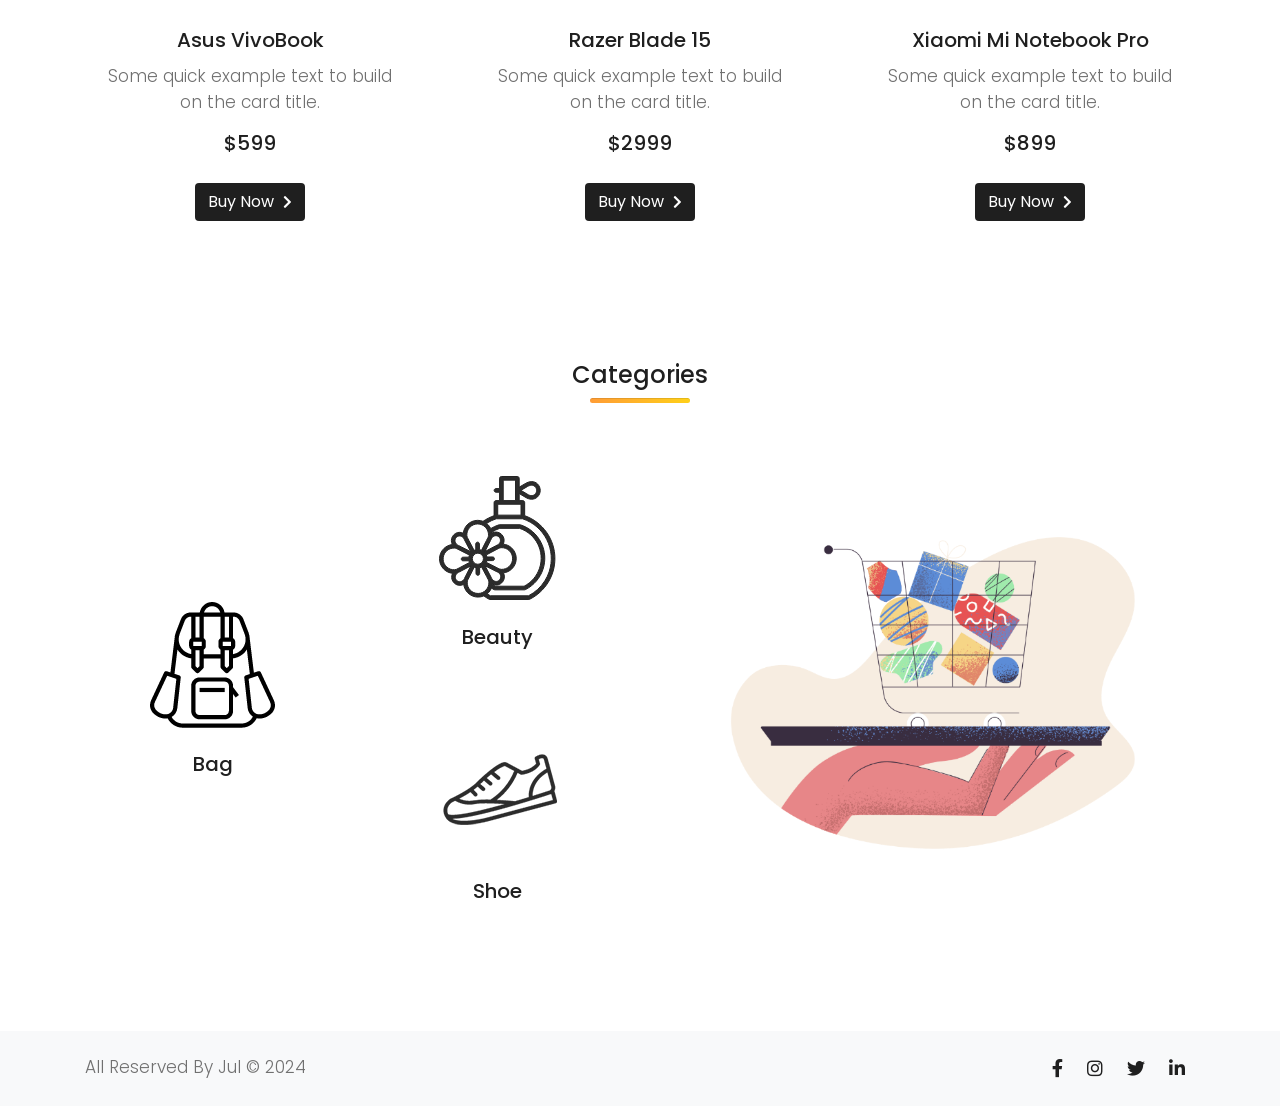
==== commit dc7fdcef: "change login" ====
--- a/index.html
+++ b/index.html
@@ -40,7 +40,7 @@
               <a class="nav-link" href="index.html">Home</a>
             </li>
             <li class="nav-item">
-              <a class="nav-link" href="Login.html">Masuk ke admin</a>
+              <a class="nav-link" href="Login.html">Login admin</a>
             </li>
             <li class="nav-item">
               <a class="nav-link" href="#">About Us</a>
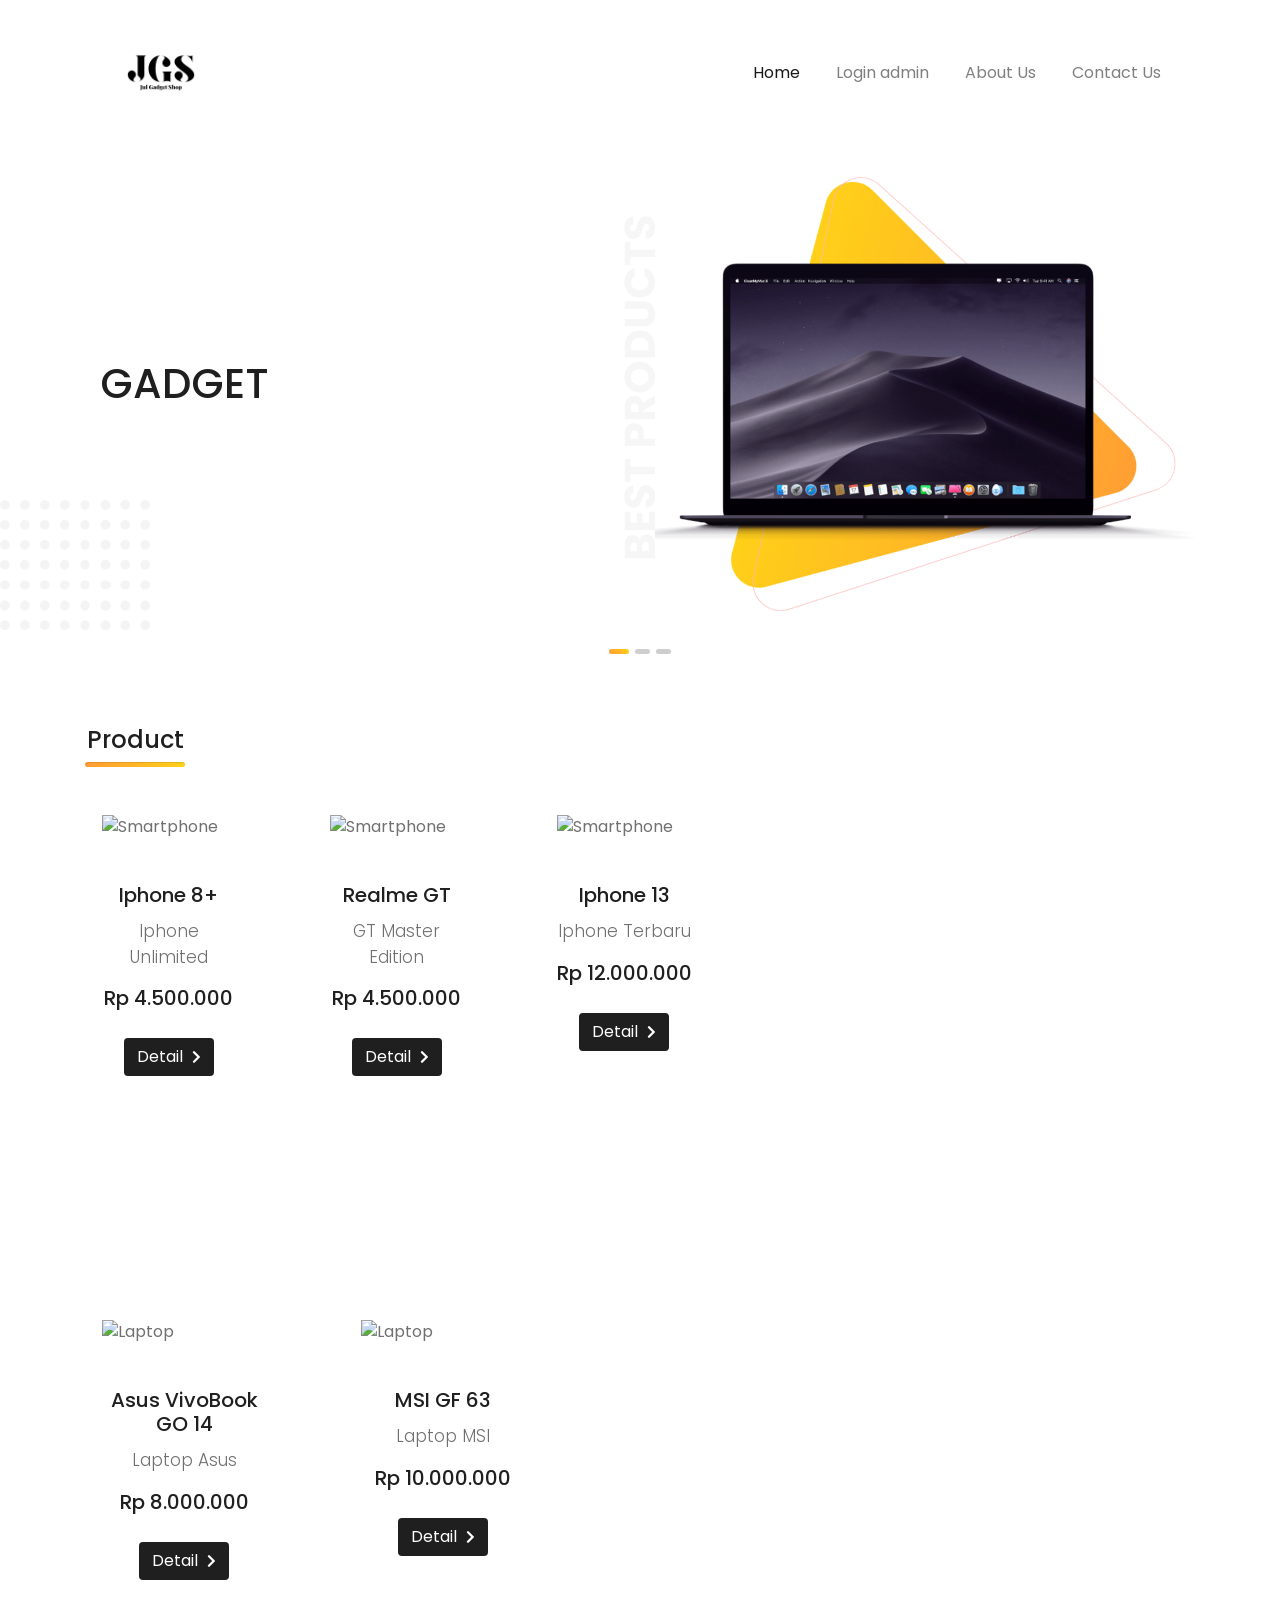
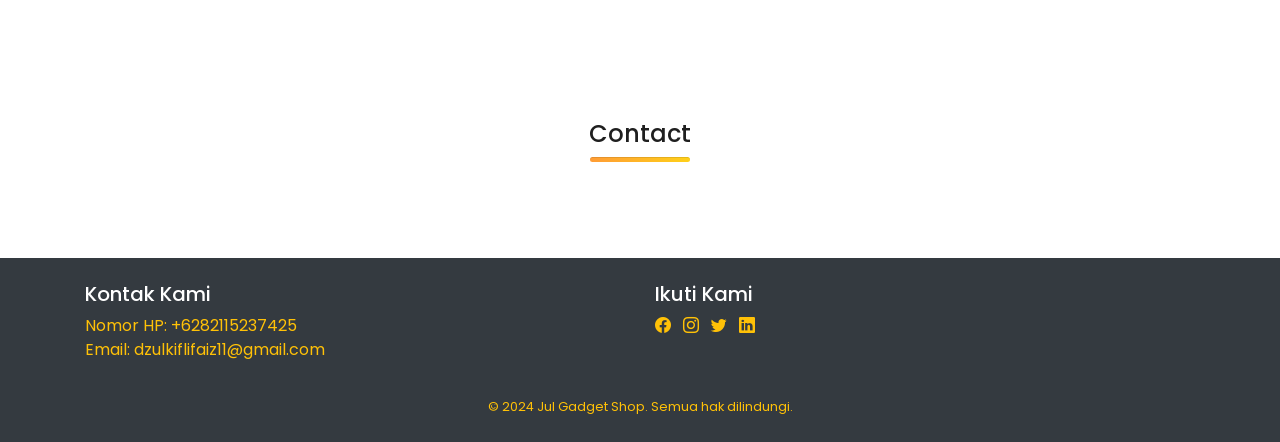
==== commit f596ebb7: "Revition" ====
--- a/index.html
+++ b/index.html
@@ -12,14 +12,49 @@
   <!-- Google Font CSS -->
   <link href="https://fonts.googleapis.com/css2?family=Poppins:wght@300;400;500;600;700&display=swap" rel="stylesheet">
   <!-- Bootstrap CSS -->
-  <link rel="stylesheet" href="https://stackpath.bootstrapcdn.com/bootstrap/4.1.1/css/bootstrap.min.css"
-    integrity="sha384-WskhaSGFgHYWDcbwN70/dfYBj47jz9qbsMId/iRN3ewGhXQFZCSftd1LZCfmhktB" crossorigin="anonymous">
+  <link rel="stylesheet" href="https://stackpath.bootstrapcdn.com/bootstrap/4.1.1/css/bootstrap.min.css" <!-- Bootstrap
+    Icons -->
+  <link href="https://cdn.jsdelivr.net/npm/bootstrap-icons/font/bootstrap-icons.css" rel="stylesheet">
+
+
   <!-- Custom CSS -->
   <link rel="stylesheet" href="css/style.css">
   <link rel="stylesheet" href="css/responsive.css">
   <script type="module" src=""></script>
   <title>Jul Gadget Shop</title>
 </head>
+
+<style>
+  /* Pop-up Modal Styles */
+  .popup-modal {
+    display: none;
+    position: fixed;
+    top: 0;
+    left: 0;
+    width: 100%;
+    height: 100%;
+    background: rgba(0, 0, 0, 0.5);
+    z-index: 1000;
+    justify-content: center;
+    align-items: center;
+  }
+
+  .popup-content {
+    background: #fff;
+    padding: 20px;
+    border-radius: 10px;
+    text-align: center;
+    max-width: 500px;
+    width: 90%;
+  }
+
+  .close-btn {
+    float: right;
+    font-size: 24px;
+    font-weight: bold;
+    cursor: pointer;
+  }
+</style>
 
 <body>
   <!-- START MAIN CONTENT -->
@@ -28,7 +63,8 @@
   <header id="header">
     <div class="container">
       <nav class="navbar navbar-expand-lg navbar-light">
-        <a class="navbar-brand logo" href="#"><img src="images/Architecturedesign logo.png" class="img-fluid" alt=""></a>
+        <a class="navbar-brand logo" href="#"><img src="images/Architecturedesign logo.png" class="img-fluid"
+            alt=""></a>
         <button class="navbar-toggler" type="button" data-toggle="collapse" data-target="#navbarSupportedContent"
           aria-controls="navbarSupportedContent" aria-expanded="false" aria-label="Toggle navigation">
           <span class="navbar-toggler-icon"></span>
@@ -70,10 +106,9 @@
                 <div class="row align-items-center">
                   <div class="col-md-6">
                     <div class="slide-text">
-                      <h1>Macbook Pro</h1>
-                      <p>Contrary to popular belief, Lorem Ipsum is not simply random text. It has roots in a piece of
-                        classical Latin literature.</p>
-                      <button type="submit" class="btn custom-btn">Buy Now <i class="fas fa-chevron-right"></i></button>
+                      <h1>GADGET</h1>
+                      
+                     
                     </div>
                   </div>
                   <div class="col-md-6">
@@ -120,91 +155,101 @@
   </section>
 
   <!-- Smartphone Section -->
-  <section class="smartphone my-5 py-5">
-    <div class="container">
-      <div class="row">
-        <div class="col-md-12 d-flex justify-content-between">
-          <h4 class="d-inline-block">Smartphone</h4>
-          <h5 class="d-inline-block orange">See All</h5>
-        </div>
-      </div>
-      <div class="row">
-        <div id="listGadget" class="card-deck py-3">
-          <div class="card border-0 shadow rounded p-2">
-            <img src="https://studio.mrngroup.co/storage/app/media/Prambors/Editorial/iPhone%2013%20Apple-20211119222550.jpeg?tr=w-600" class="card-img-top img-fluid p-4" alt="Smartphone">
-            <div class="card-body text-center">
-              <h5 class="card-title">Iphone 13</h5>
-              <p class="card-text">Some quick example text to build on the card title.</p>
-              <h5>$400</h5>
-              <button type="submit" class="btn custom-btn">Buy Now <i class="fas fa-chevron-right"></i></button>
-            </div>
-          </div>
-          <div class="card border-0 shadow rounded p-2">
-            <img src="https://dlcdnwebimgs.asus.com/gain/6CC77851-95F8-4910-808D-E0F94C840EB7" class="card-img-top img-fluid p-4" alt="Smartphone">
-            <div class="card-body text-center">
-              <h5 class="card-title">Rog Phone 8 </h5>
-              <p class="card-text">Some quick example text to build on the card title.</p>
-              <h5>$2999</h5>
-              <button type="submit" class="btn custom-btn">Buy Now <i class="fas fa-chevron-right"></i></button>
-            </div>
-          </div>
-          <div class="card border-0 shadow rounded p-2">
-            <img src="https://asia-exstatic-vivofs.vivo.com/PSee2l50xoirPK7y/1617853021182/cda293ca1dab712d3fddd115c72633b2.png" class="card-img-top img-fluid p-4" alt="Smartphone">
-            <div class="card-body text-center">
-              <h5 class="card-title">Vivo x60 Pro</h5>
-              <p class="card-text">Some quick example text to build on the card title.</p>
-              <h5>$899</h5>
-              <button type="submit" class="btn custom-btn">Buy Now <i class="fas fa-chevron-right"></i></button>
-            </div>
-          </div>
-        </div>
-      </div>
-    </div>
-  </section>
-
-  <!-- Laptop Section -->
-  <section class="laptop my-5 py-5">
-    <div class="container">
-      <div class="row">
-        <div class="col-md-12 d-flex justify-content-between">
-          <h4 class="d-inline-block">Laptop</h4>
-          <h5 class="d-inline-block orange">See All</h5>
-        </div>
-      </div>
-      <div class="row">
-        <div class="card-deck py-3">
-
-          <div class="card border-0 shadow rounded p-2">
-            <img src="images/laptop/product-1.png" class="card-img-top img-fluid p-4" alt="Smartphone">
-            <div class="card-body text-center">
-              <h5 class="card-title">Asus VivoBook</h5>
-              <p class="card-text">Some quick example text to build on the card title.</p>
-              <h5>$599</h5>
-              <button type="submit" class="btn custom-btn">Buy Now <i class="fas fa-chevron-right"></i></button>
-            </div>
-          </div>
-          <div class="card border-0 shadow rounded p-2">
-            <img src="images/laptop/product-2.png" class="card-img-top img-fluid p-4" alt="Smartphone">
-            <div class="card-body text-center">
-              <h5 class="card-title">Razer Blade 15 </h5>
-              <p class="card-text">Some quick example text to build on the card title.</p>
-              <h5>$2999</h5>
-              <button type="submit" class="btn custom-btn">Buy Now <i class="fas fa-chevron-right"></i></button>
-            </div>
-          </div>
-          <div class="card border-0 shadow rounded p-2">
-            <img src="images/laptop/product-3.png" class="card-img-top img-fluid p-4" alt="Smartphone">
-            <div class="card-body text-center">
-              <h5 class="card-title">Xiaomi Mi Notebook Pro</h5>
-              <p class="card-text">Some quick example text to build on the card title.</p>
-              <h5>$899</h5>
-              <button type="submit" class="btn custom-btn">Buy Now <i class="fas fa-chevron-right"></i></button>
-            </div>
-          </div>
-        </div>
-      </div>
-    </div>
-  </section>
+  <!-- Smartphone Section -->
+<section class="smartphone my-5 py-5">
+  <div class="container">
+    <div class="row">
+      <div class="col-md-12 d-flex justify-content-between text-center">
+        <div class="title text-center">
+          <h4>Product</h4>
+          <hr>
+        </div>
+        <h5 class="d-inline-block orange"></h5>
+      </div>
+    </div>
+    <div class="row">
+      <div id="listGadget" class="card-deck py-3">
+        <div class="card border-0 shadow rounded p-2">
+          <img src="https://cdn.jagofon.com/product/mznrvD7RGPqCABRHX75sL5gw6ldi7nkJKmGpKYug.jpeg"
+            class="card-img-top img-fluid p-4" alt="Smartphone">
+          <div class="card-body text-center">
+            <h5 class="card-title">Iphone 8+</h5>
+            <p class="card-text">Iphone Unlimited</p>
+            <h5> Rp 4.500.000</h5>
+            <button type="button" class="btn custom-btn detail-btn" data-title="Iphone 8+"
+              data-desc="Unlimited features with Retina Display, 256GB storage, 12MP camera">Detail <i
+                class="fas fa-chevron-right"></i></button>
+          </div>
+        </div>
+        <div class="card border-0 shadow rounded p-2">
+          <img src="https://encrypted-tbn0.gstatic.com/images?q=tbn:ANd9GcQPV3qaXuEbnH1PNcCe0hiq1nwltKtJrnETkw&s"
+            class="card-img-top img-fluid p-4" alt="Smartphone">
+          <div class="card-body text-center">
+            <h5 class="card-title">Realme GT</h5>
+            <p class="card-text">GT Master Edition</p>
+            <h5>Rp 4.500.000</h5>
+            <button type="button" class="btn custom-btn detail-btn" data-title="Realme GT"
+              data-desc="Snapdragon 888, AMOLED display, 120Hz refresh rate, 256GB storage">Detail <i
+                class="fas fa-chevron-right"></i></button>
+          </div>
+        </div>
+        <div class="card border-0 shadow rounded p-2">
+          <img src="https://www.digimap.co.id/cdn/shop/files/iPhone_13_Starlight_PDP_Image_Position-1A__GBEN_32d66fbc-560a-4c84-8a65-f5a3e9896a2c.jpg?v=1717739307"
+            class="card-img-top img-fluid p-4" alt="Smartphone">
+          <div class="card-body text-center">
+            <h5 class="card-title">Iphone 13</h5>
+            <p class="card-text">Iphone Terbaru</p>
+            <h5>Rp 12.000.000</h5>
+            <button type="button" class="btn custom-btn detail-btn" data-title="Iphone 13"
+              data-desc="5G support, 6.1-inch Super Retina display, A15 Bionic chip, 12MP camera">Detail <i
+                class="fas fa-chevron-right"></i></button>
+          </div>
+        </div>
+      </div>
+    </div>
+  </div>
+</section>
+
+<!-- Laptop Section -->
+<section class="laptop my-5 py-5">
+  <div class="container">
+    <div class="row">
+      <div class="col-md-12 d-flex justify-content-between">
+        <h4 class="d-inline-block"></h4>
+        <h5 class="d-inline-block orange"></h5>
+      </div>
+    </div>
+    <div class="row">
+      <div class="card-deck py-3">
+        <div class="card border-0 shadow rounded p-2">
+          <img src="https://www.softcom.co.id/wp-content/uploads/2022/06/tp2-1.jpg"
+            class="card-img-top img-fluid p-4" alt="Laptop">
+          <div class="card-body text-center">
+            <h5 class="card-title">Asus VivoBook GO 14</h5>
+            <p class="card-text">Laptop Asus</p>
+            <h5> Rp 8.000.000</h5>
+            <button type="button" class="btn custom-btn detail-btn" data-title="Asus VivoBook GO 14"
+              data-desc="Intel Celeron N4020, 4GB RAM, 128GB SSD, 14-inch HD display">Detail <i
+                class="fas fa-chevron-right"></i></button>
+          </div>
+        </div>
+        <div class="card border-0 shadow rounded p-2">
+          <img src="https://images.tokopedia.net/img/cache/700/product-1/2020/8/23/29460564/29460564_372280d1-9093-4c2c-b505-1f09c44d6ae0_1200_1200"
+            class="card-img-top img-fluid p-4" alt="Laptop">
+          <div class="card-body text-center">
+            <h5 class="card-title">MSI GF 63</h5>
+            <p class="card-text">Laptop MSI</p>
+            <h5>Rp 10.000.000</h5>
+            <button type="button" class="btn custom-btn detail-btn" data-title="MSI GF 63"
+              data-desc="Intel Core i5, 8GB RAM, 512GB SSD, NVIDIA GTX 1650, 15.6-inch Full HD display">Detail <i
+                class="fas fa-chevron-right"></i></button>
+          </div>
+        </div>
+      </div>
+    </div>
+  </div>
+</section>
+
 
   <!-- catagories section -->
   <section class="catagory mb-5 pb-5">
@@ -213,57 +258,67 @@
       <div class="row">
         <div class="col-md-12">
           <div class="title text-center">
-            <h4>Categories</h4>
+            <h4>Contact</h4>
             <hr>
           </div>
         </div>
       </div>
 
-      <div class="row pt-5  align-items-center">
-        <div class="col-md-3">
-          <div
-            class="icon bg-white shadow d-flex justify-content-center flex-column align-items-center p-4 marginForMobile">
-            <img src="images/Categories/bag.png" class="img-fluid" alt="">
-            <h5 class="pt-4">Bag</h5>
-          </div>
-        </div>
-        <div class="col-md-3">
-          <div class="icon bg-white shadow d-flex justify-content-center flex-column align-items-center p-4 mb-4">
-            <img src="images/Categories/perfume.png" class="img-fluid" alt="">
-            <h5 class="pt-4">Beauty</h5>
-          </div>
-          <div class="icon bg-white shadow d-flex justify-content-center flex-column align-items-center p-4">
-            <img src="images/Categories/shoe.png" class="img-fluid" alt="">
-            <h5 class="pt-4">Shoe</h5>
-          </div>
-        </div>
-        <div class="col-md-6">
-          <img src="images/Categories/pale-order.png" class="img-fluid" alt="">
-        </div>
-      </div>
-    </div>
   </section>
 
-  <!-- footer section -->
-  <footer class="footer py-4 bg-light">
+  <footer class="bg-dark text-warning py-4">
     <div class="container">
-      <div class="row">
-        <div class="col-md-6">
-          <p class="mb-0">All Reserved By Jul &copy; 2024</p>
-        </div>
-
-        <div class="col-md-6">
-          <div class="social-icons text-right">
-            <a href=""><i class="fab fa-facebook-f"></i></a>
-            <a href=""><i class="fab fa-instagram"></i></a>
-            <a href=""><i class="fab fa-twitter"></i></a>
-            <a href=""><i class="fab fa-linkedin-in"></i></a>
-
-          </div>
-        </div>
-      </div>
-    </div>
-  </footer>
+        <div class="row">
+            <!-- Informasi Kontak -->
+            <div class="col-md-6">
+                <h5 class="text-white">Kontak Kami</h5>
+                <ul class="list-unstyled">
+                    <li>Nomor HP: <a href="tel:+6281234567890" class="text-warning">+6282115237425</a></li>
+                    <li>Email: <a href="mailto:info@example.com" class="text-warning">dzulkiflifaiz11@gmail.com</a></li>
+                </ul>
+            </div>
+            <!-- Media Sosial -->
+            <div class="col-md-6">
+                <h5 class="text-white">Ikuti Kami</h5>
+                <ul class="list-inline">
+                    <li class="list-inline-item">
+                        <a href="https://www.facebook.com/faiz.nxisni" class="text-warning" target="_blank">
+                            <i class="bi bi-facebook"></i>
+                        </a>
+                    </li>
+                    <li class="list-inline-item">
+                        <a href="https://instagram.com/qintharalmaliki" class="text-warning" target="_blank">
+                            <i class="bi bi-instagram"></i>
+                        </a>
+                    </li>
+                    <li class="list-inline-item">
+                        <a href="https://twitter.com/dzulll03" class="text-warning" target="_blank">
+                            <i class="bi bi-twitter"></i>
+                        </a>
+                    </li>
+                    <li class="list-inline-item">
+                        <a href="https://www.linkedin.com/in/dzulkifli-faiz-3533772ba/" class="text-warning" target="_blank">
+                            <i class="bi bi-linkedin"></i>
+                        </a>
+                    </li>
+                </ul>
+            </div>
+        </div>
+        <div class="text-center mt-3">
+            <small>&copy; 2024 Jul Gadget Shop. Semua hak dilindungi.</small>
+        </div>
+    </div>
+</footer>
+
+<!-- Pop-up Modal -->
+<div id="popupModal" class="popup-modal">
+  <div class="popup-content">
+    <span class="close-btn">&times;</span>
+    <h3 id="popupTitle"></h3>
+    <p id="popupDesc"></p>
+  </div>
+</div>
+
 
   <!-- ------------------------------------------------------------------------------------------------------------->
   <!-- END MAIN CONTENT -->
@@ -283,6 +338,34 @@
     // Get the current year for the copyright
     $('#year').text(new Date().getFullYear());
   </script>
+
+<script>
+  // JavaScript for Pop-up functionality
+  document.querySelectorAll('.detail-btn').forEach(button => {
+    button.addEventListener('click', function () {
+      const title = this.getAttribute('data-title');
+      const desc = this.getAttribute('data-desc');
+
+      document.getElementById('popupTitle').innerText = title;
+      document.getElementById('popupDesc').innerText = desc;
+
+      document.getElementById('popupModal').style.display = 'flex';
+    });
+  });
+
+  // Close pop-up when the close button is clicked
+  document.querySelector('.close-btn').addEventListener('click', function () {
+    document.getElementById('popupModal').style.display = 'none';
+  });
+
+  // Close pop-up when clicking outside of the modal
+  window.addEventListener('click', function (event) {
+    const modal = document.getElementById('popupModal');
+    if (event.target === modal) {
+      modal.style.display = 'none';
+    }
+  });
+</script>
 </body>
 
 </html>
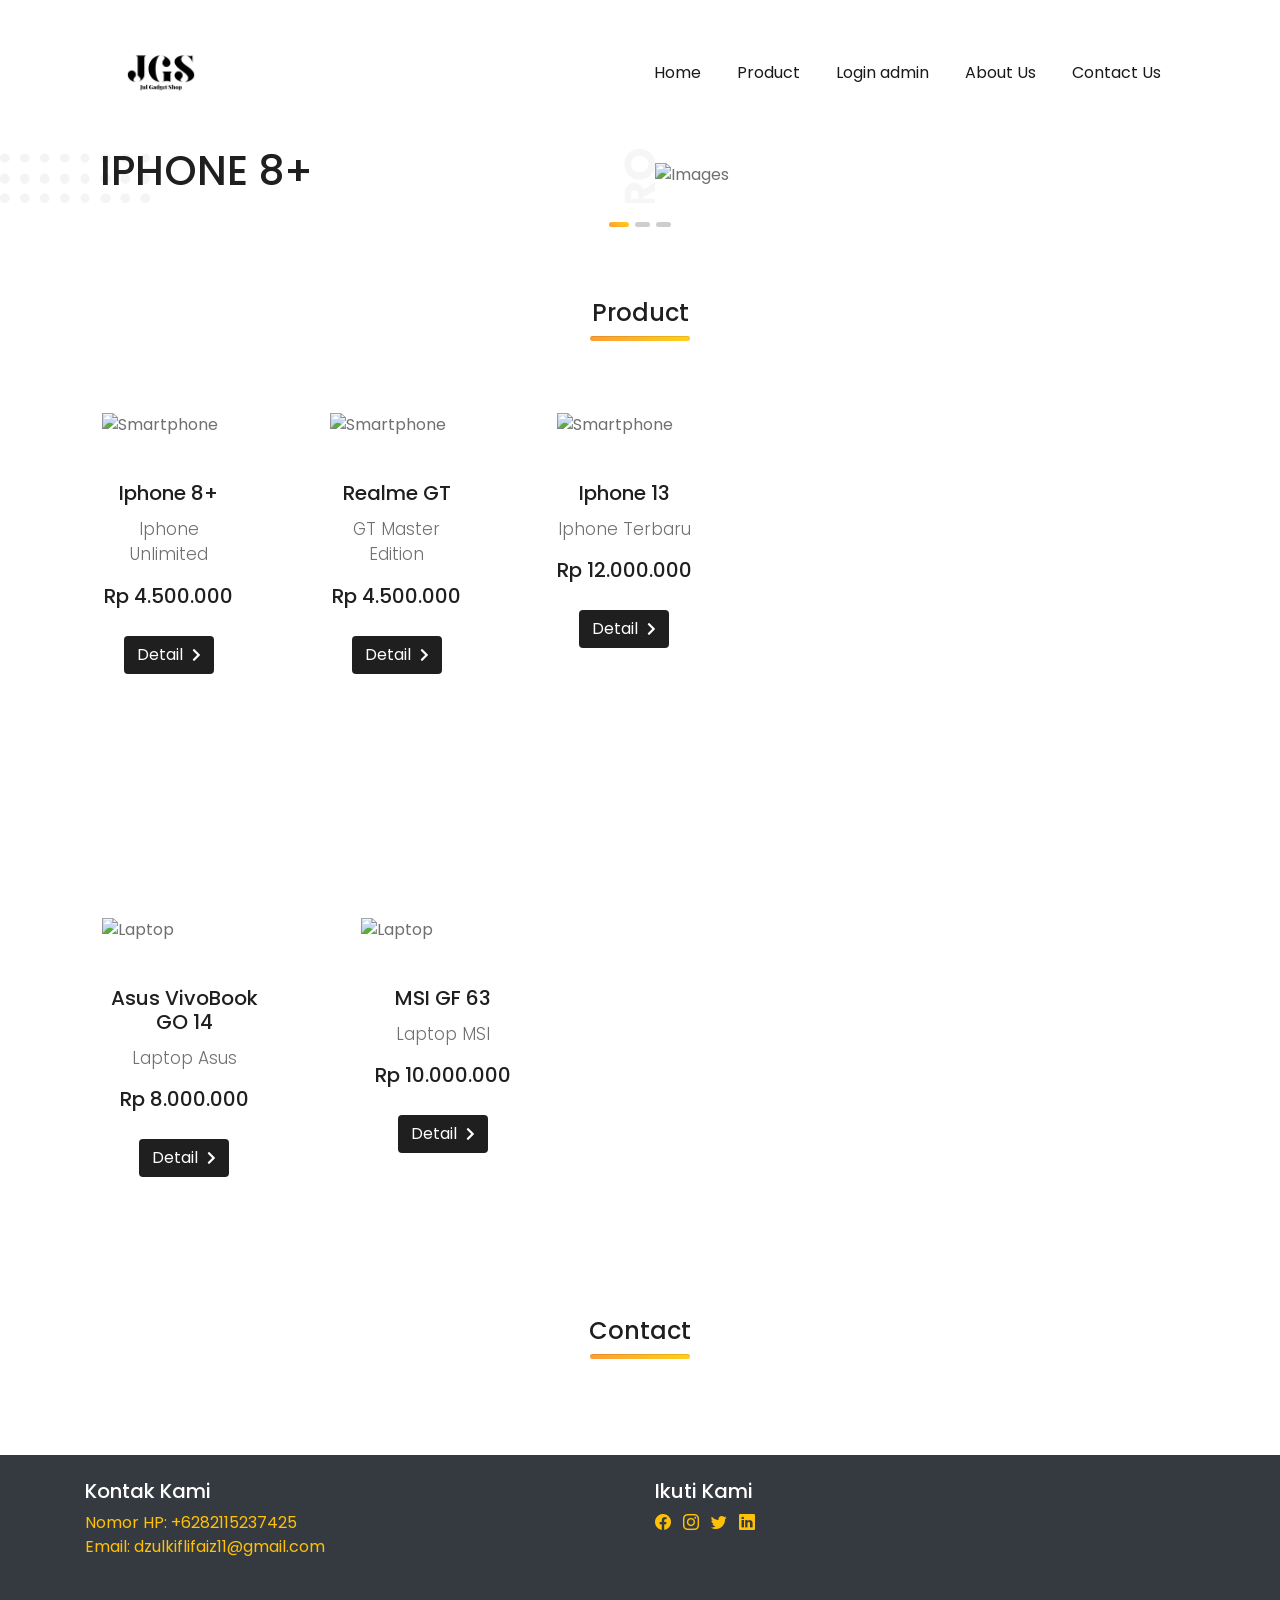
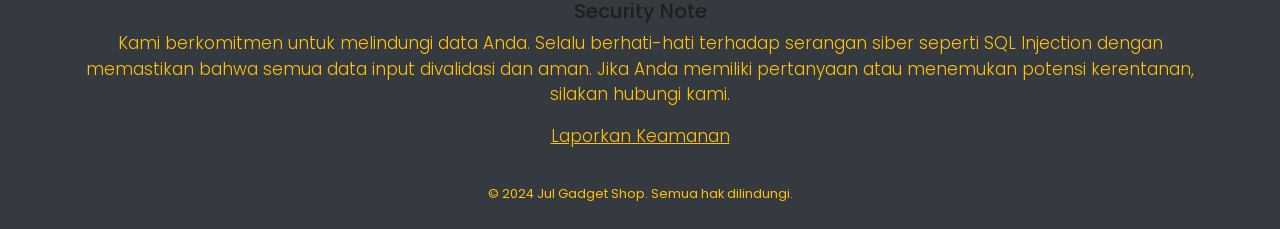
==== commit ed4cb8f3: "push tb" ====
--- a/index.html
+++ b/index.html
@@ -75,15 +75,19 @@
             <li class="nav-item active">
               <a class="nav-link" href="index.html">Home</a>
             </li>
-            <li class="nav-item">
+            <li class="nav-item active">
+              <a class="nav-link" href="#product">Product</a>
+            </li>
+            <li class="nav-item active">
               <a class="nav-link" href="Login.html">Login admin</a>
             </li>
-            <li class="nav-item">
-              <a class="nav-link" href="#">About Us</a>
-            </li>
-            <li class="nav-item">
-              <a class="nav-link" href="#">Contact Us</a>
-            </li>
+            <li class="nav-item active">
+              <a class="nav-link" href="/aboutus.html">About Us</a>
+            </li>
+            <li class="nav-item active">
+              <a class="nav-link" href="#contact-footer">Contact Us</a>
+            </li>
+            
           </ul>
         </div>
       </nav>
@@ -106,13 +110,13 @@
                 <div class="row align-items-center">
                   <div class="col-md-6">
                     <div class="slide-text">
-                      <h1>GADGET</h1>
+                      <h1>IPHONE 8+</h1>
                       
                      
                     </div>
                   </div>
                   <div class="col-md-6">
-                    <img src="images/banner-products/product-1.png" class="d-block w-100 img-fluid" alt="Images">
+                    <img src="https://cdn.jagofon.com/product/mznrvD7RGPqCABRHX75sL5gw6ldi7nkJKmGpKYug.jpeg" class="d-block w-100 img-fluid" alt="Images">
                   </div>
                 </div>
               </div>
@@ -120,14 +124,12 @@
                 <div class="row align-items-center">
                   <div class="col-md-6">
                     <div class="slide-text">
-                      <h1>Macbook Pro</h1>
-                      <p>Contrary to popular belief, Lorem Ipsum is not simply random text. It has roots in a piece of
-                        classical Latin literature.</p>
-                      <button type="submit" class="btn custom-btn">Buy Now <i class="fas fa-chevron-right"></i></button>
+                      <h1>ASUS VIVOBOOK GO 14</h1>
+                     
                     </div>
                   </div>
                   <div class="col-md-6">
-                    <img src="images/banner-products/slider-1.png" class="d-block w-100 img-fluid" alt="Images">
+                    <img src="https://www.softcom.co.id/wp-content/uploads/2022/06/tp2-1.jpg" class="d-block w-100 img-fluid" alt="Images">
                   </div>
                 </div>
               </div>
@@ -135,14 +137,13 @@
                 <div class="row align-items-center">
                   <div class="col-md-6">
                     <div class="slide-text">
-                      <h1>Macbook Pro</h1>
-                      <p>Contrary to popular belief, Lorem Ipsum is not simply random text. It has roots in a piece of
-                        classical Latin literature.</p>
-                      <button type="submit" class="btn custom-btn">Buy Now <i class="fas fa-chevron-right"></i></button>
+                      <h1>MSI GF 63</h1>
+                      
+                    
                     </div>
                   </div>
                   <div class="col-md-6">
-                    <img src="images/banner-products/slider-3.png" class="d-block w-100 img-fluid" alt="Images">
+                    <img src="https://images.tokopedia.net/img/cache/700/product-1/2020/8/23/29460564/29460564_372280d1-9093-4c2c-b505-1f09c44d6ae0_1200_1200" class="d-block w-100 img-fluid" alt="Images">
                   </div>
                 </div>
               </div>
@@ -156,59 +157,60 @@
 
   <!-- Smartphone Section -->
   <!-- Smartphone Section -->
-<section class="smartphone my-5 py-5">
-  <div class="container">
-    <div class="row">
-      <div class="col-md-12 d-flex justify-content-between text-center">
-        <div class="title text-center">
-          <h4>Product</h4>
-          <hr>
-        </div>
-        <h5 class="d-inline-block orange"></h5>
-      </div>
-    </div>
-    <div class="row">
-      <div id="listGadget" class="card-deck py-3">
-        <div class="card border-0 shadow rounded p-2">
-          <img src="https://cdn.jagofon.com/product/mznrvD7RGPqCABRHX75sL5gw6ldi7nkJKmGpKYug.jpeg"
-            class="card-img-top img-fluid p-4" alt="Smartphone">
-          <div class="card-body text-center">
-            <h5 class="card-title">Iphone 8+</h5>
-            <p class="card-text">Iphone Unlimited</p>
-            <h5> Rp 4.500.000</h5>
-            <button type="button" class="btn custom-btn detail-btn" data-title="Iphone 8+"
-              data-desc="Unlimited features with Retina Display, 256GB storage, 12MP camera">Detail <i
-                class="fas fa-chevron-right"></i></button>
-          </div>
-        </div>
-        <div class="card border-0 shadow rounded p-2">
-          <img src="https://encrypted-tbn0.gstatic.com/images?q=tbn:ANd9GcQPV3qaXuEbnH1PNcCe0hiq1nwltKtJrnETkw&s"
-            class="card-img-top img-fluid p-4" alt="Smartphone">
-          <div class="card-body text-center">
-            <h5 class="card-title">Realme GT</h5>
-            <p class="card-text">GT Master Edition</p>
-            <h5>Rp 4.500.000</h5>
-            <button type="button" class="btn custom-btn detail-btn" data-title="Realme GT"
-              data-desc="Snapdragon 888, AMOLED display, 120Hz refresh rate, 256GB storage">Detail <i
-                class="fas fa-chevron-right"></i></button>
-          </div>
-        </div>
-        <div class="card border-0 shadow rounded p-2">
-          <img src="https://www.digimap.co.id/cdn/shop/files/iPhone_13_Starlight_PDP_Image_Position-1A__GBEN_32d66fbc-560a-4c84-8a65-f5a3e9896a2c.jpg?v=1717739307"
-            class="card-img-top img-fluid p-4" alt="Smartphone">
-          <div class="card-body text-center">
-            <h5 class="card-title">Iphone 13</h5>
-            <p class="card-text">Iphone Terbaru</p>
-            <h5>Rp 12.000.000</h5>
-            <button type="button" class="btn custom-btn detail-btn" data-title="Iphone 13"
-              data-desc="5G support, 6.1-inch Super Retina display, A15 Bionic chip, 12MP camera">Detail <i
-                class="fas fa-chevron-right"></i></button>
-          </div>
-        </div>
-      </div>
-    </div>
-  </div>
-</section>
+  <section id="product" class="smartphone my-5 py-5">
+    <div class="container">
+      <div class="row">
+        <div class="col-md-12 text-center">
+          <div class="title">
+            <h4>Product</h4>
+            <hr>
+          </div>
+          <h5 class="d-inline-block orange"></h5>
+        </div>
+      </div>
+      <div class="row">
+        <div id="listGadget" class="card-deck py-3">
+          <div class="card border-0 shadow rounded p-2">
+            <img src="https://cdn.jagofon.com/product/mznrvD7RGPqCABRHX75sL5gw6ldi7nkJKmGpKYug.jpeg"
+              class="card-img-top img-fluid p-4" alt="Smartphone">
+            <div class="card-body text-center">
+              <h5 class="card-title">Iphone 8+</h5>
+              <p class="card-text">Iphone Unlimited</p>
+              <h5> Rp 4.500.000</h5>
+              <button type="button" class="btn custom-btn detail-btn" data-title="Iphone 8+"
+                data-desc="Unlimited features with Retina Display, 256GB storage, 12MP camera">Detail <i
+                  class="fas fa-chevron-right"></i></button>
+            </div>
+          </div>
+          <div class="card border-0 shadow rounded p-2">
+            <img src="https://encrypted-tbn0.gstatic.com/images?q=tbn:ANd9GcQPV3qaXuEbnH1PNcCe0hiq1nwltKtJrnETkw&s"
+              class="card-img-top img-fluid p-4" alt="Smartphone">
+            <div class="card-body text-center">
+              <h5 class="card-title">Realme GT</h5>
+              <p class="card-text">GT Master Edition</p>
+              <h5>Rp 4.500.000</h5>
+              <button type="button" class="btn custom-btn detail-btn" data-title="Realme GT"
+                data-desc="Snapdragon 888, AMOLED display, 120Hz refresh rate, 256GB storage">Detail <i
+                  class="fas fa-chevron-right"></i></button>
+            </div>
+          </div>
+          <div class="card border-0 shadow rounded p-2">
+            <img src="https://www.digimap.co.id/cdn/shop/files/iPhone_13_Starlight_PDP_Image_Position-1A__GBEN_32d66fbc-560a-4c84-8a65-f5a3e9896a2c.jpg?v=1717739307"
+              class="card-img-top img-fluid p-4" alt="Smartphone">
+            <div class="card-body text-center">
+              <h5 class="card-title">Iphone 13</h5>
+              <p class="card-text">Iphone Terbaru</p>
+              <h5>Rp 12.000.000</h5>
+              <button type="button" class="btn custom-btn detail-btn" data-title="Iphone 13"
+                data-desc="5G support, 6.1-inch Super Retina display, A15 Bionic chip, 12MP camera">Detail <i
+                  class="fas fa-chevron-right"></i></button>
+            </div>
+          </div>
+        </div>
+      </div>
+    </div>
+  </section>
+  
 
 <!-- Laptop Section -->
 <section class="laptop my-5 py-5">
@@ -266,7 +268,7 @@
 
   </section>
 
-  <footer class="bg-dark text-warning py-4">
+  <footer id="contact-footer" class="bg-dark text-warning py-4">
     <div class="container">
         <div class="row">
             <!-- Informasi Kontak -->
@@ -274,7 +276,7 @@
                 <h5 class="text-white">Kontak Kami</h5>
                 <ul class="list-unstyled">
                     <li>Nomor HP: <a href="tel:+6281234567890" class="text-warning">+6282115237425</a></li>
-                    <li>Email: <a href="mailto:info@example.com" class="text-warning">dzulkiflifaiz11@gmail.com</a></li>
+                    <li>Email: <a href="mailto:dzulkiflifaiz11@gmail.com" class="text-warning">dzulkiflifaiz11@gmail.com</a></li>
                 </ul>
             </div>
             <!-- Media Sosial -->
@@ -282,7 +284,7 @@
                 <h5 class="text-white">Ikuti Kami</h5>
                 <ul class="list-inline">
                     <li class="list-inline-item">
-                        <a href="https://www.facebook.com/faiz.nxisni" class="text-warning" target="_blank">
+                        <a href="https://www.facebook.com/faiz.nxisni" class="text-warning" target="_blank" rel="noopener" title="Facebook Profile">
                             <i class="bi bi-facebook"></i>
                         </a>
                     </li>
@@ -304,11 +306,31 @@
                 </ul>
             </div>
         </div>
+
+        <!-- Security Note Section -->
+        <div class="row mt-4">
+            <div class="col text-center text-white">
+                <h5>Security Note</h5>
+                <p class="text-warning">
+                    Kami berkomitmen untuk melindungi data Anda. Selalu berhati-hati terhadap serangan siber seperti 
+                    SQL Injection dengan memastikan bahwa semua data input divalidasi dan aman. Jika Anda memiliki 
+                    pertanyaan atau menemukan potensi kerentanan, silakan hubungi kami.
+                </p>
+                <p>
+                    <a href="mailto:dzulkiflifaiz11@gmail.com" class="text-warning" style="text-decoration: underline;">
+                        Laporkan Keamanan
+                    </a>
+                </p>
+            </div>
+        </div>
+
+        <!-- Copyright -->
         <div class="text-center mt-3">
             <small>&copy; 2024 Jul Gadget Shop. Semua hak dilindungi.</small>
         </div>
     </div>
 </footer>
+
 
 <!-- Pop-up Modal -->
 <div id="popupModal" class="popup-modal">
